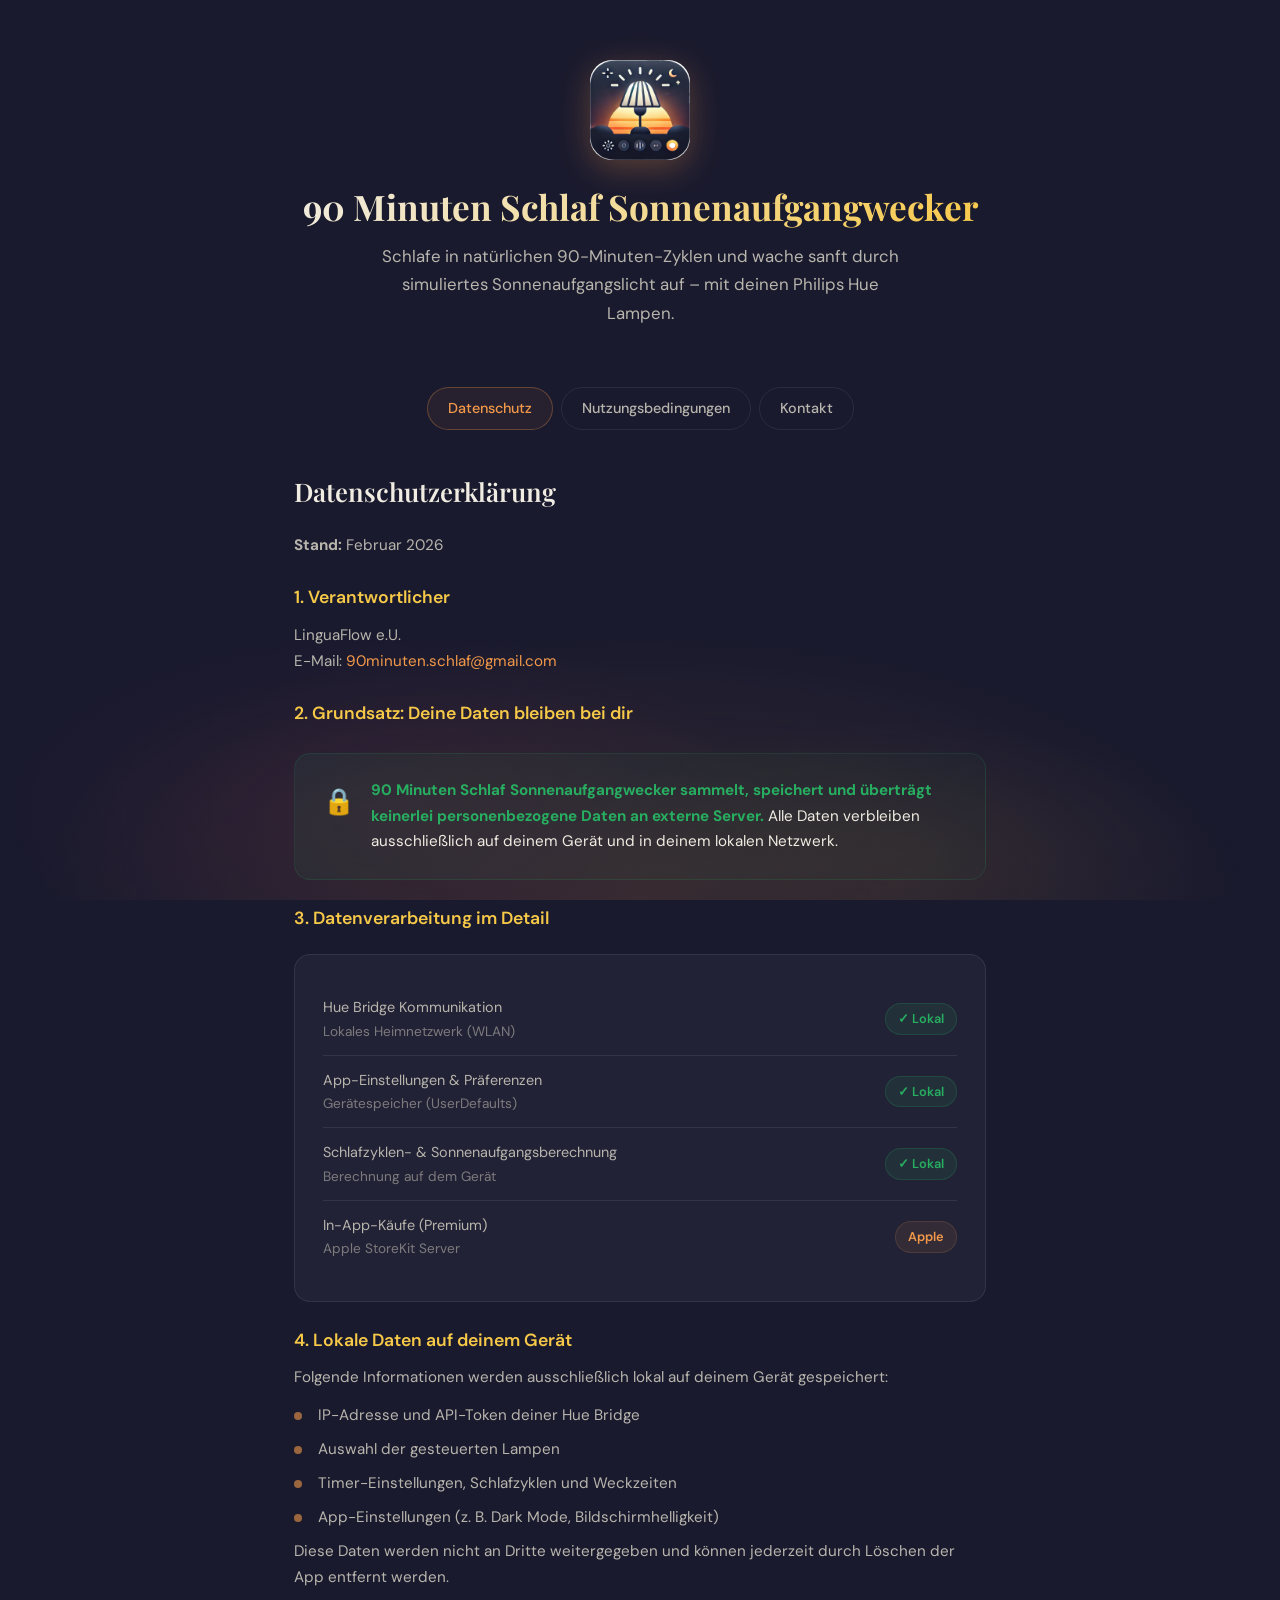
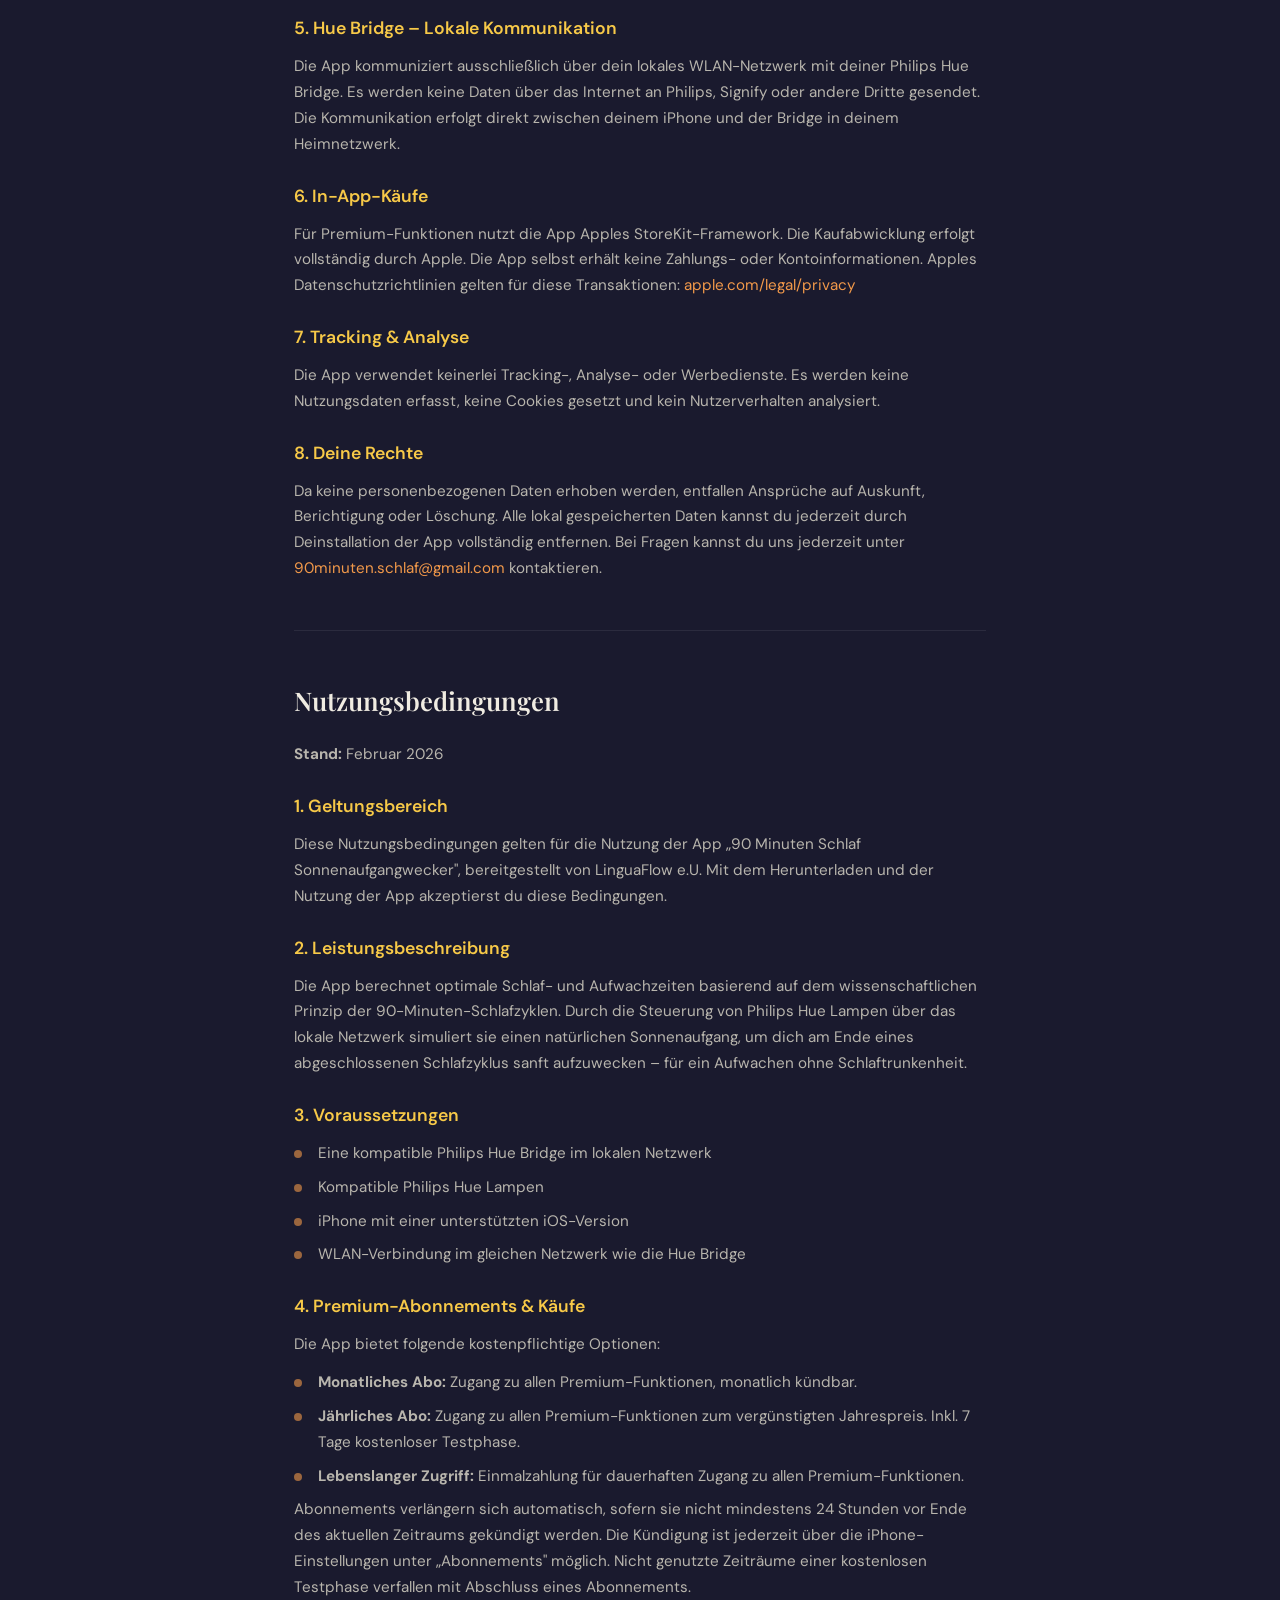
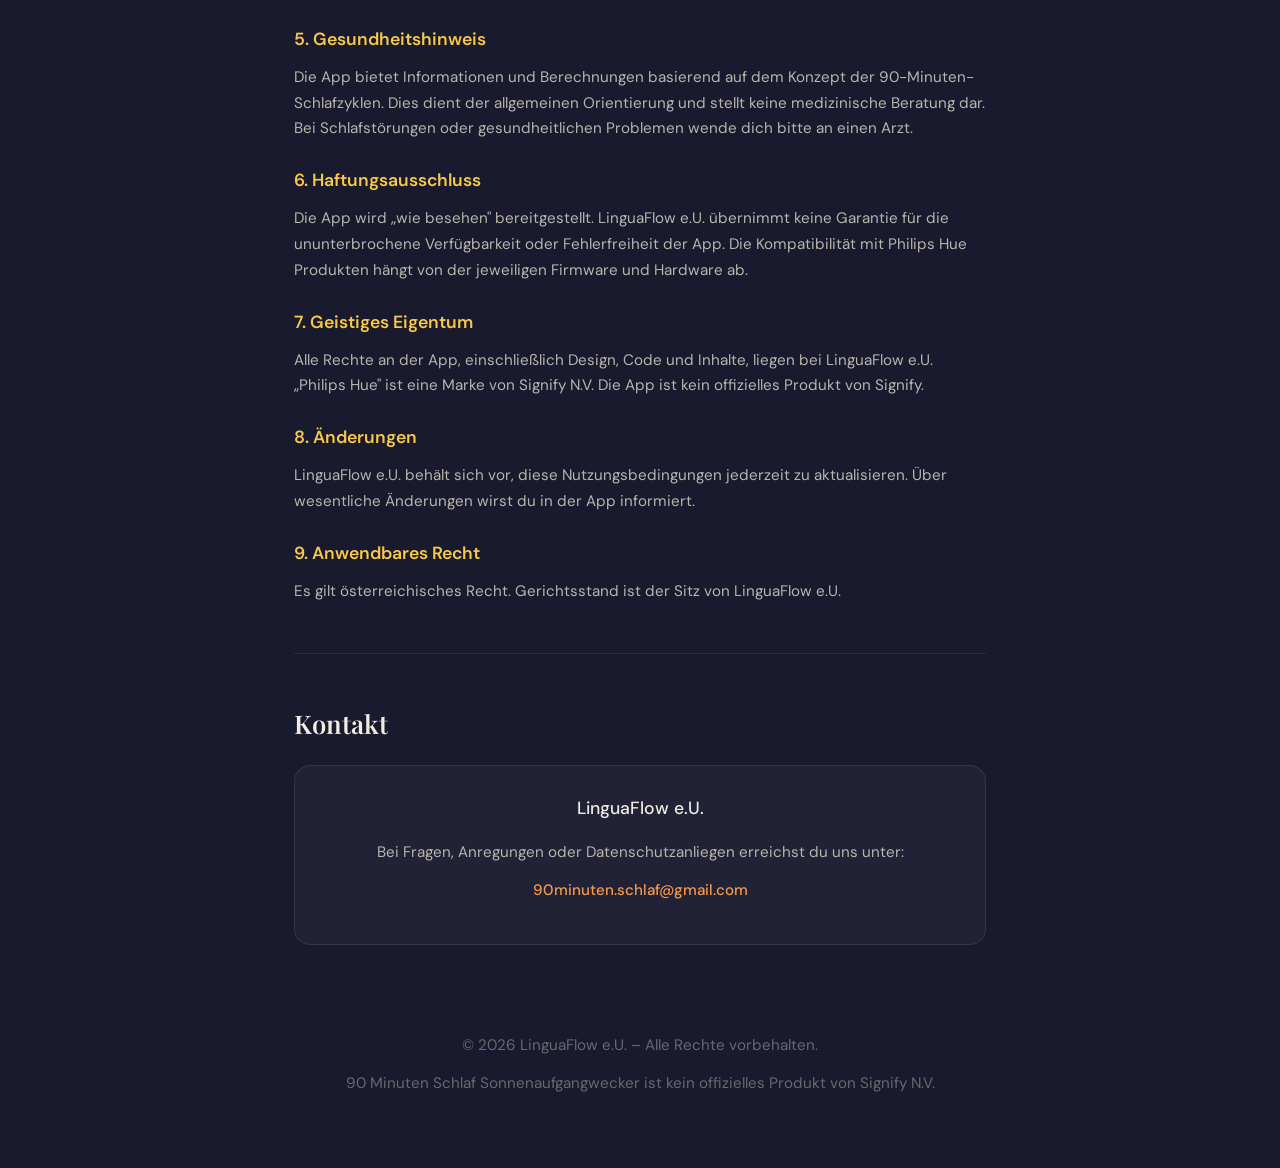
==== index.html @ 30d2de16 "Add files via upload" ====
<!DOCTYPE html>
<html lang="de">
<head>
    <meta charset="UTF-8">
    <meta name="viewport" content="width=device-width, initial-scale=1.0">
    <title>90 Minuten Schlaf Sonnenaufgangwecker – Datenschutz & Nutzungsbedingungen</title>
    <link href="https://fonts.googleapis.com/css2?family=DM+Sans:wght@400;500;700&family=Playfair+Display:wght@600;700&display=swap" rel="stylesheet">
    <style>
        :root {
            --sunrise-1: #1a1a2e;
            --sunrise-2: #16213e;
            --sunrise-3: #0f3460;
            --accent-warm: #f2994a;
            --accent-gold: #f7c948;
            --accent-rose: #e74c6f;
            --text-primary: #f0ece2;
            --text-secondary: #b8b5ad;
            --card-bg: rgba(255, 255, 255, 0.04);
            --card-border: rgba(255, 255, 255, 0.08);
            --green-check: #27ae60;
        }

        * { margin: 0; padding: 0; box-sizing: border-box; }

        body {
            font-family: 'DM Sans', sans-serif;
            background: var(--sunrise-1);
            color: var(--text-primary);
            line-height: 1.7;
            overflow-x: hidden;
        }

        .bg-glow {
            position: fixed; top: 0; left: 0; width: 100%; height: 100%;
            pointer-events: none; z-index: 0;
            background: 
                radial-gradient(ellipse 80% 50% at 50% 100%, rgba(242, 153, 74, 0.12) 0%, transparent 60%),
                radial-gradient(ellipse 60% 40% at 30% 90%, rgba(231, 76, 111, 0.08) 0%, transparent 50%),
                radial-gradient(ellipse 50% 30% at 70% 95%, rgba(247, 201, 72, 0.06) 0%, transparent 50%);
        }

        .container { max-width: 740px; margin: 0 auto; padding: 0 24px; position: relative; z-index: 1; }

        header { padding: 60px 0 40px; text-align: center; }

        .app-icon {
            width: 100px; height: 100px; border-radius: 22px; overflow: hidden;
            margin: 0 auto 24px;
            box-shadow: 0 8px 32px rgba(242, 153, 74, 0.3);
        }
        .app-icon img { width: 100%; height: 100%; object-fit: cover; }

        header h1 {
            font-family: 'Playfair Display', serif; font-size: 2.2rem; font-weight: 700;
            background: linear-gradient(135deg, var(--text-primary), var(--accent-gold));
            -webkit-background-clip: text; -webkit-text-fill-color: transparent; background-clip: text;
            margin-bottom: 12px; line-height: 1.3;
        }

        header .tagline { color: var(--text-secondary); font-size: 1.05rem; max-width: 520px; margin: 0 auto; }

        nav { display: flex; justify-content: center; gap: 8px; padding: 20px 0 40px; flex-wrap: wrap; }
        nav a {
            color: var(--text-secondary); text-decoration: none; padding: 8px 20px;
            border-radius: 100px; border: 1px solid var(--card-border);
            font-size: 0.9rem; font-weight: 500; transition: all 0.3s ease;
        }
        nav a:hover, nav a.active {
            color: var(--accent-warm); border-color: rgba(242, 153, 74, 0.3);
            background: rgba(242, 153, 74, 0.06);
        }

        section { margin-bottom: 48px; }
        section h2 { font-family: 'Playfair Display', serif; font-size: 1.6rem; font-weight: 600; margin-bottom: 20px; color: var(--text-primary); }
        section h3 { font-size: 1.1rem; font-weight: 600; margin: 24px 0 10px; color: var(--accent-gold); }
        p, li { color: var(--text-secondary); font-size: 0.95rem; margin-bottom: 12px; }

        ul { list-style: none; padding: 0; }
        ul li { padding-left: 24px; position: relative; margin-bottom: 8px; }
        ul li::before {
            content: ''; position: absolute; left: 0; top: 9px;
            width: 8px; height: 8px; border-radius: 50%; background: var(--accent-warm); opacity: 0.6;
        }

        .privacy-card { background: var(--card-bg); border: 1px solid var(--card-border); border-radius: 16px; padding: 28px; margin: 20px 0; }
        .privacy-row { display: flex; align-items: center; justify-content: space-between; padding: 12px 0; border-bottom: 1px solid var(--card-border); }
        .privacy-row:last-child { border-bottom: none; }
        .privacy-row .label { color: var(--text-secondary); font-size: 0.9rem; }
        .privacy-row .target { color: var(--text-secondary); font-size: 0.85rem; opacity: 0.6; }

        .badge-local {
            display: inline-flex; align-items: center; gap: 6px;
            background: rgba(39, 174, 96, 0.1); color: var(--green-check);
            font-size: 0.8rem; font-weight: 600; padding: 4px 12px;
            border-radius: 100px; border: 1px solid rgba(39, 174, 96, 0.2); white-space: nowrap;
        }
        .badge-apple {
            display: inline-flex; align-items: center; gap: 6px;
            background: rgba(242, 153, 74, 0.08); color: var(--accent-warm);
            font-size: 0.8rem; font-weight: 600; padding: 4px 12px;
            border-radius: 100px; border: 1px solid rgba(242, 153, 74, 0.15); white-space: nowrap;
        }

        .highlight-box {
            background: linear-gradient(135deg, rgba(39, 174, 96, 0.08), rgba(39, 174, 96, 0.02));
            border: 1px solid rgba(39, 174, 96, 0.15); border-radius: 16px;
            padding: 24px 28px; margin: 24px 0; display: flex; gap: 16px; align-items: flex-start;
        }
        .highlight-box .icon { font-size: 1.6rem; flex-shrink: 0; margin-top: 2px; }
        .highlight-box p { margin: 0; color: var(--text-primary); font-size: 0.95rem; }
        .highlight-box p strong { color: var(--green-check); }

        .contact-card { background: var(--card-bg); border: 1px solid var(--card-border); border-radius: 16px; padding: 28px; text-align: center; }
        .contact-card a { color: var(--accent-warm); text-decoration: none; font-weight: 500; }
        .contact-card a:hover { text-decoration: underline; }

        .divider { height: 1px; background: var(--card-border); margin: 48px 0; }

        footer { text-align: center; padding: 40px 0 60px; color: var(--text-secondary); font-size: 0.82rem; opacity: 0.5; }

        a { color: var(--accent-warm); text-decoration: none; }
        a:hover { text-decoration: underline; }

        @media (max-width: 600px) {
            header h1 { font-size: 1.7rem; }
            section h2 { font-size: 1.3rem; }
            .privacy-row { flex-direction: column; align-items: flex-start; gap: 6px; }
            .highlight-box { flex-direction: column; gap: 8px; }
        }
    </style>
</head>
<body>

<div class="bg-glow"></div>

<div class="container">

    <header>
        <div class="app-icon">
            <img src="appstore.png" alt="90 Minuten Schlaf Sonnenaufgangwecker App Icon">
        </div>
        <h1>90 Minuten Schlaf Sonnenaufgangwecker</h1>
        <p class="tagline">Schlafe in natürlichen 90-Minuten-Zyklen und wache sanft durch simuliertes Sonnenaufgangslicht auf – mit deinen Philips Hue Lampen.</p>
    </header>

    <nav>
        <a href="#datenschutz" class="active">Datenschutz</a>
        <a href="#nutzungsbedingungen">Nutzungsbedingungen</a>
        <a href="#kontakt">Kontakt</a>
    </nav>

    <section id="datenschutz">
        <h2>Datenschutzerklärung</h2>
        <p><strong>Stand:</strong> Februar 2026</p>

        <h3>1. Verantwortlicher</h3>
        <p>LinguaFlow e.U.<br>E-Mail: <a href="mailto:90minuten.schlaf@gmail.com">90minuten.schlaf@gmail.com</a></p>

        <h3>2. Grundsatz: Deine Daten bleiben bei dir</h3>
        <div class="highlight-box">
            <span class="icon">🔒</span>
            <p><strong>90 Minuten Schlaf Sonnenaufgangwecker sammelt, speichert und überträgt keinerlei personenbezogene Daten an externe Server.</strong> Alle Daten verbleiben ausschließlich auf deinem Gerät und in deinem lokalen Netzwerk.</p>
        </div>

        <h3>3. Datenverarbeitung im Detail</h3>
        <div class="privacy-card">
            <div class="privacy-row">
                <div>
                    <div class="label">Hue Bridge Kommunikation</div>
                    <div class="target">Lokales Heimnetzwerk (WLAN)</div>
                </div>
                <span class="badge-local">✓ Lokal</span>
            </div>
            <div class="privacy-row">
                <div>
                    <div class="label">App-Einstellungen & Präferenzen</div>
                    <div class="target">Gerätespeicher (UserDefaults)</div>
                </div>
                <span class="badge-local">✓ Lokal</span>
            </div>
            <div class="privacy-row">
                <div>
                    <div class="label">Schlafzyklen- & Sonnenaufgangsberechnung</div>
                    <div class="target">Berechnung auf dem Gerät</div>
                </div>
                <span class="badge-local">✓ Lokal</span>
            </div>
            <div class="privacy-row">
                <div>
                    <div class="label">In-App-Käufe (Premium)</div>
                    <div class="target">Apple StoreKit Server</div>
                </div>
                <span class="badge-apple">Apple</span>
            </div>
        </div>

        <h3>4. Lokale Daten auf deinem Gerät</h3>
        <p>Folgende Informationen werden ausschließlich lokal auf deinem Gerät gespeichert:</p>
        <ul>
            <li>IP-Adresse und API-Token deiner Hue Bridge</li>
            <li>Auswahl der gesteuerten Lampen</li>
            <li>Timer-Einstellungen, Schlafzyklen und Weckzeiten</li>
            <li>App-Einstellungen (z.&nbsp;B. Dark Mode, Bildschirmhelligkeit)</li>
        </ul>
        <p>Diese Daten werden nicht an Dritte weitergegeben und können jederzeit durch Löschen der App entfernt werden.</p>

        <h3>5. Hue Bridge – Lokale Kommunikation</h3>
        <p>Die App kommuniziert ausschließlich über dein lokales WLAN-Netzwerk mit deiner Philips Hue Bridge. Es werden keine Daten über das Internet an Philips, Signify oder andere Dritte gesendet. Die Kommunikation erfolgt direkt zwischen deinem iPhone und der Bridge in deinem Heimnetzwerk.</p>

        <h3>6. In-App-Käufe</h3>
        <p>Für Premium-Funktionen nutzt die App Apples StoreKit-Framework. Die Kaufabwicklung erfolgt vollständig durch Apple. Die App selbst erhält keine Zahlungs- oder Kontoinformationen. Apples Datenschutzrichtlinien gelten für diese Transaktionen: <a href="https://www.apple.com/legal/privacy/" target="_blank" rel="noopener">apple.com/legal/privacy</a></p>

        <h3>7. Tracking & Analyse</h3>
        <p>Die App verwendet keinerlei Tracking-, Analyse- oder Werbedienste. Es werden keine Nutzungsdaten erfasst, keine Cookies gesetzt und kein Nutzerverhalten analysiert.</p>

        <h3>8. Deine Rechte</h3>
        <p>Da keine personenbezogenen Daten erhoben werden, entfallen Ansprüche auf Auskunft, Berichtigung oder Löschung. Alle lokal gespeicherten Daten kannst du jederzeit durch Deinstallation der App vollständig entfernen. Bei Fragen kannst du uns jederzeit unter <a href="mailto:90minuten.schlaf@gmail.com">90minuten.schlaf@gmail.com</a> kontaktieren.</p>
    </section>

    <div class="divider"></div>

    <section id="nutzungsbedingungen">
        <h2>Nutzungsbedingungen</h2>
        <p><strong>Stand:</strong> Februar 2026</p>

        <h3>1. Geltungsbereich</h3>
        <p>Diese Nutzungsbedingungen gelten für die Nutzung der App „90 Minuten Schlaf Sonnenaufgangwecker", bereitgestellt von LinguaFlow e.U. Mit dem Herunterladen und der Nutzung der App akzeptierst du diese Bedingungen.</p>

        <h3>2. Leistungsbeschreibung</h3>
        <p>Die App berechnet optimale Schlaf- und Aufwachzeiten basierend auf dem wissenschaftlichen Prinzip der 90-Minuten-Schlafzyklen. Durch die Steuerung von Philips Hue Lampen über das lokale Netzwerk simuliert sie einen natürlichen Sonnenaufgang, um dich am Ende eines abgeschlossenen Schlafzyklus sanft aufzuwecken – für ein Aufwachen ohne Schlaftrunkenheit.</p>

        <h3>3. Voraussetzungen</h3>
        <ul>
            <li>Eine kompatible Philips Hue Bridge im lokalen Netzwerk</li>
            <li>Kompatible Philips Hue Lampen</li>
            <li>iPhone mit einer unterstützten iOS-Version</li>
            <li>WLAN-Verbindung im gleichen Netzwerk wie die Hue Bridge</li>
        </ul>

        <h3>4. Premium-Abonnements & Käufe</h3>
        <p>Die App bietet folgende kostenpflichtige Optionen:</p>
        <ul>
            <li><strong>Monatliches Abo:</strong> Zugang zu allen Premium-Funktionen, monatlich kündbar.</li>
            <li><strong>Jährliches Abo:</strong> Zugang zu allen Premium-Funktionen zum vergünstigten Jahrespreis. Inkl. 7 Tage kostenloser Testphase.</li>
            <li><strong>Lebenslanger Zugriff:</strong> Einmalzahlung für dauerhaften Zugang zu allen Premium-Funktionen.</li>
        </ul>
        <p>Abonnements verlängern sich automatisch, sofern sie nicht mindestens 24 Stunden vor Ende des aktuellen Zeitraums gekündigt werden. Die Kündigung ist jederzeit über die iPhone-Einstellungen unter „Abonnements" möglich. Nicht genutzte Zeiträume einer kostenlosen Testphase verfallen mit Abschluss eines Abonnements.</p>

        <h3>5. Gesundheitshinweis</h3>
        <p>Die App bietet Informationen und Berechnungen basierend auf dem Konzept der 90-Minuten-Schlafzyklen. Dies dient der allgemeinen Orientierung und stellt keine medizinische Beratung dar. Bei Schlafstörungen oder gesundheitlichen Problemen wende dich bitte an einen Arzt.</p>

        <h3>6. Haftungsausschluss</h3>
        <p>Die App wird „wie besehen" bereitgestellt. LinguaFlow e.U. übernimmt keine Garantie für die ununterbrochene Verfügbarkeit oder Fehlerfreiheit der App. Die Kompatibilität mit Philips Hue Produkten hängt von der jeweiligen Firmware und Hardware ab.</p>

        <h3>7. Geistiges Eigentum</h3>
        <p>Alle Rechte an der App, einschließlich Design, Code und Inhalte, liegen bei LinguaFlow e.U. „Philips Hue" ist eine Marke von Signify N.V. Die App ist kein offizielles Produkt von Signify.</p>

        <h3>8. Änderungen</h3>
        <p>LinguaFlow e.U. behält sich vor, diese Nutzungsbedingungen jederzeit zu aktualisieren. Über wesentliche Änderungen wirst du in der App informiert.</p>

        <h3>9. Anwendbares Recht</h3>
        <p>Es gilt österreichisches Recht. Gerichtsstand ist der Sitz von LinguaFlow e.U.</p>
    </section>

    <div class="divider"></div>

    <section id="kontakt">
        <h2>Kontakt</h2>
        <div class="contact-card">
            <p style="font-size: 1.1rem; margin-bottom: 16px; color: var(--text-primary); font-weight: 500;">LinguaFlow e.U.</p>
            <p>Bei Fragen, Anregungen oder Datenschutzanliegen erreichst du uns unter:</p>
            <p style="margin-top: 12px;"><a href="mailto:90minuten.schlaf@gmail.com">90minuten.schlaf@gmail.com</a></p>
        </div>
    </section>

    <footer>
        <p>© 2026 LinguaFlow e.U. – Alle Rechte vorbehalten.</p>
        <p style="margin-top: 4px;">90 Minuten Schlaf Sonnenaufgangwecker ist kein offizielles Produkt von Signify N.V.</p>
    </footer>

</div>

</body>
</html>
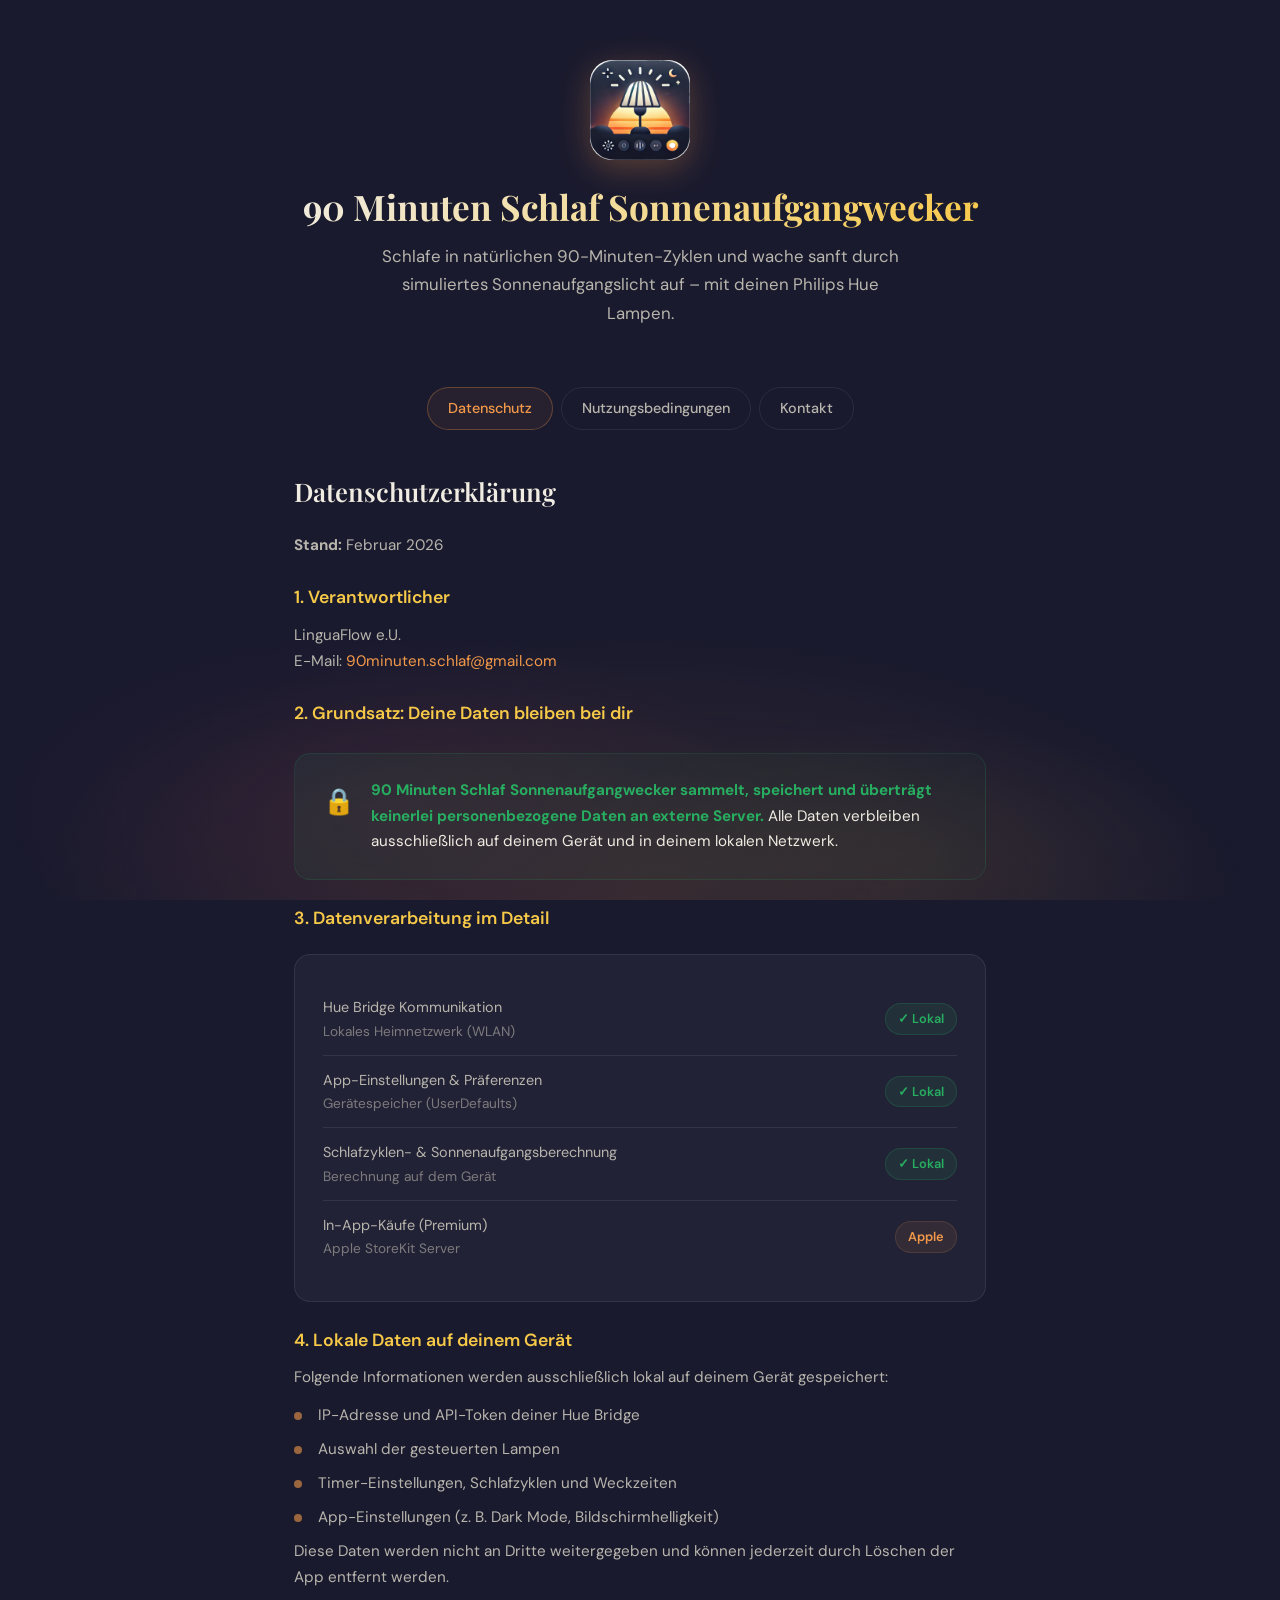
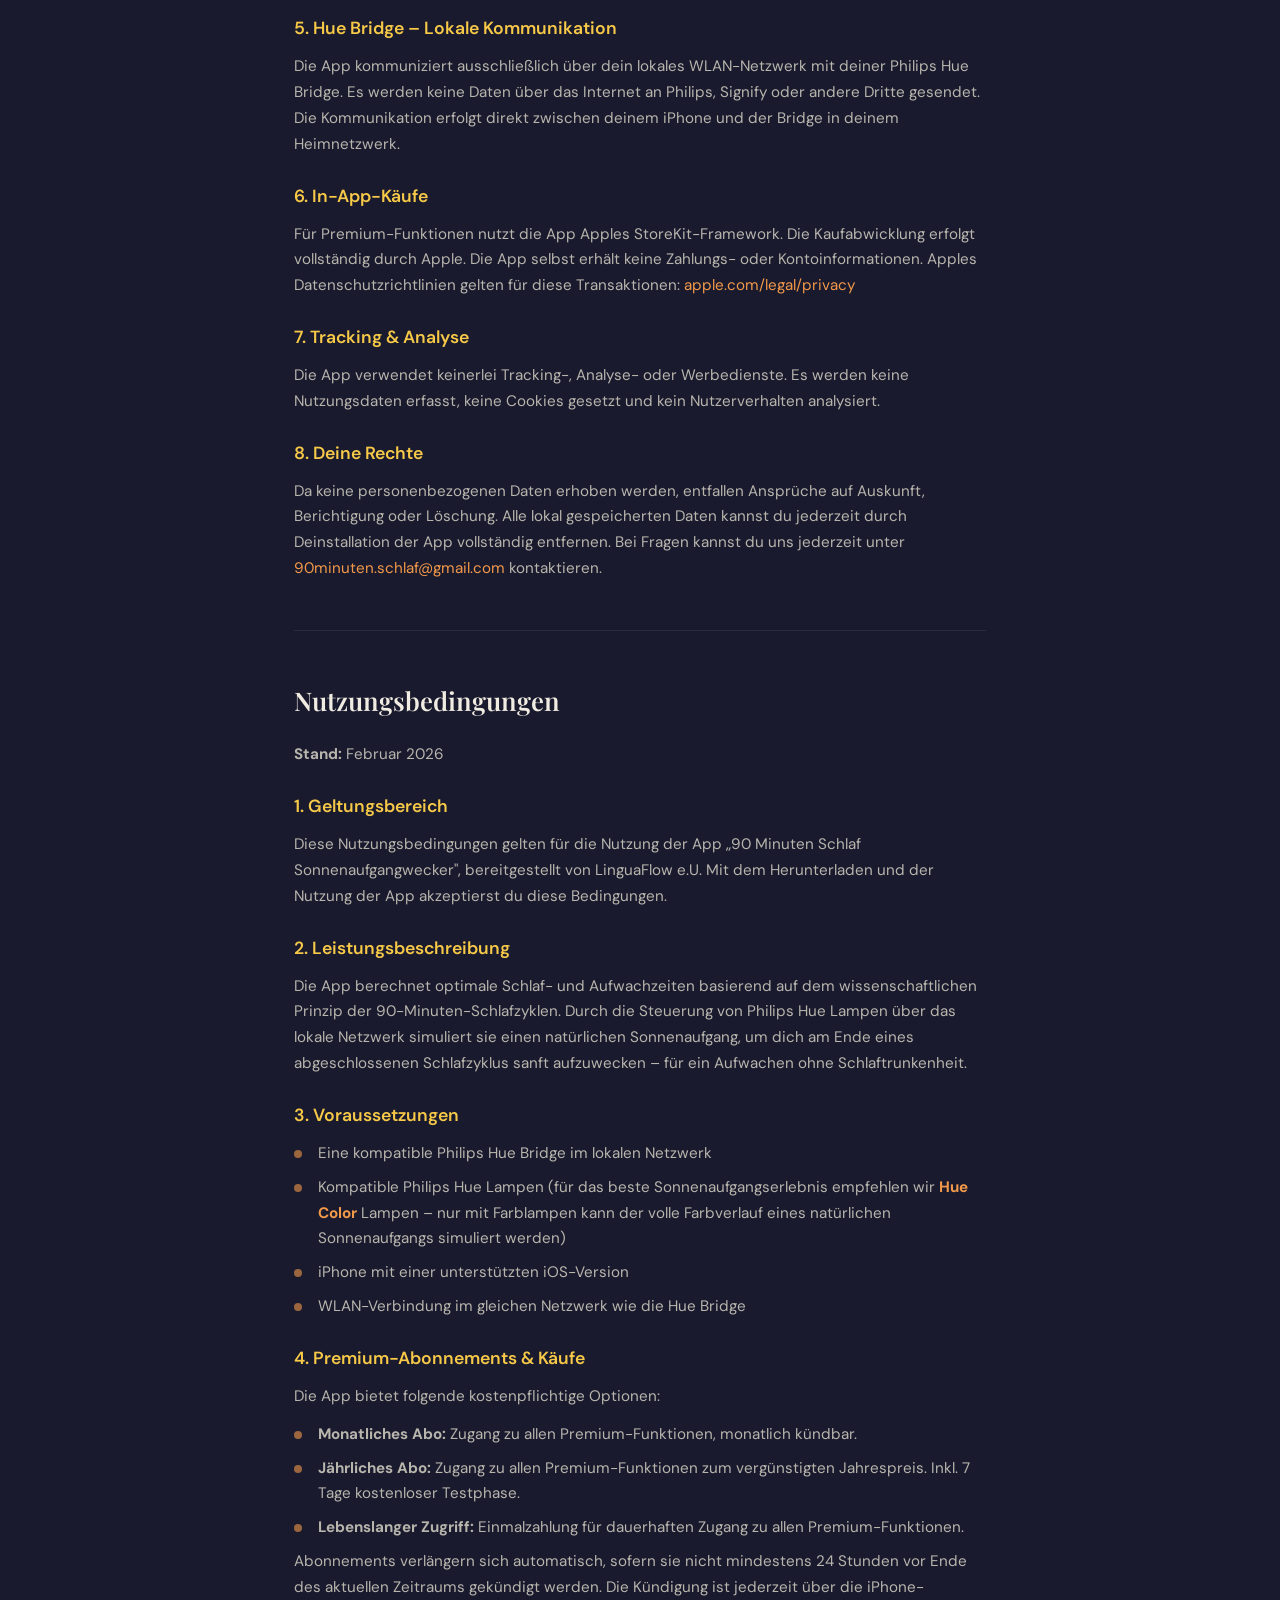
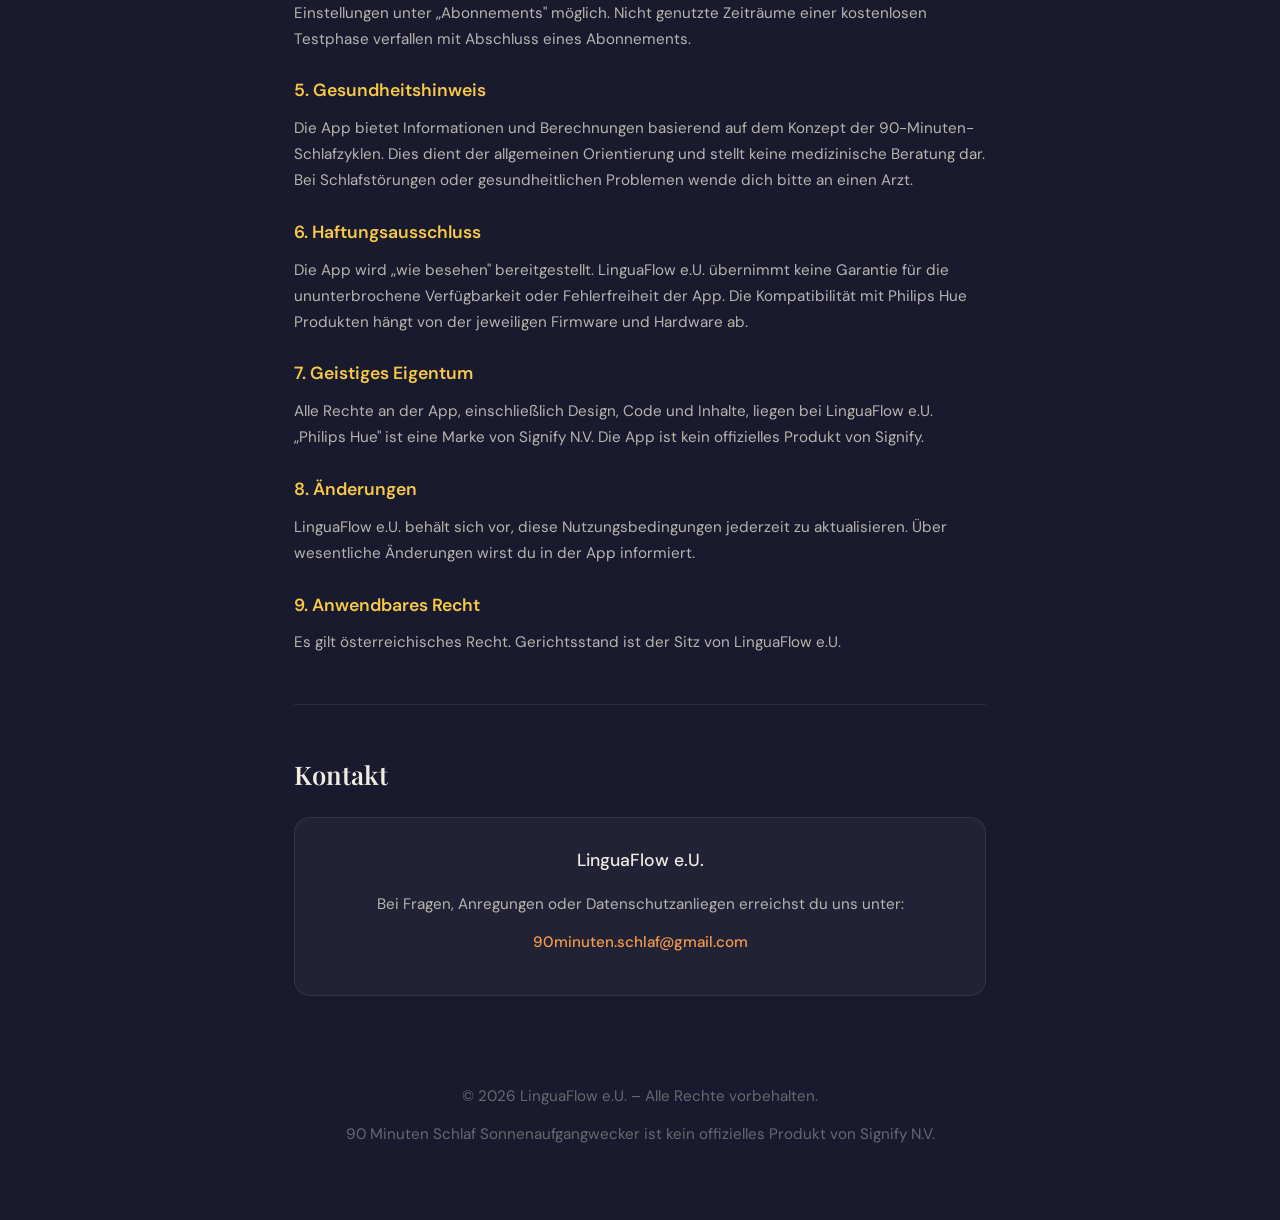
==== commit 7b68f478: "Add files via upload" ====
--- a/index.html
+++ b/index.html
@@ -232,7 +232,7 @@
         <h3>3. Voraussetzungen</h3>
         <ul>
             <li>Eine kompatible Philips Hue Bridge im lokalen Netzwerk</li>
-            <li>Kompatible Philips Hue Lampen</li>
+            <li>Kompatible Philips Hue Lampen (für das beste Sonnenaufgangserlebnis empfehlen wir <strong style="color: var(--accent-warm);">Hue Color</strong> Lampen – nur mit Farblampen kann der volle Farbverlauf eines natürlichen Sonnenaufgangs simuliert werden)</li>
             <li>iPhone mit einer unterstützten iOS-Version</li>
             <li>WLAN-Verbindung im gleichen Netzwerk wie die Hue Bridge</li>
         </ul>
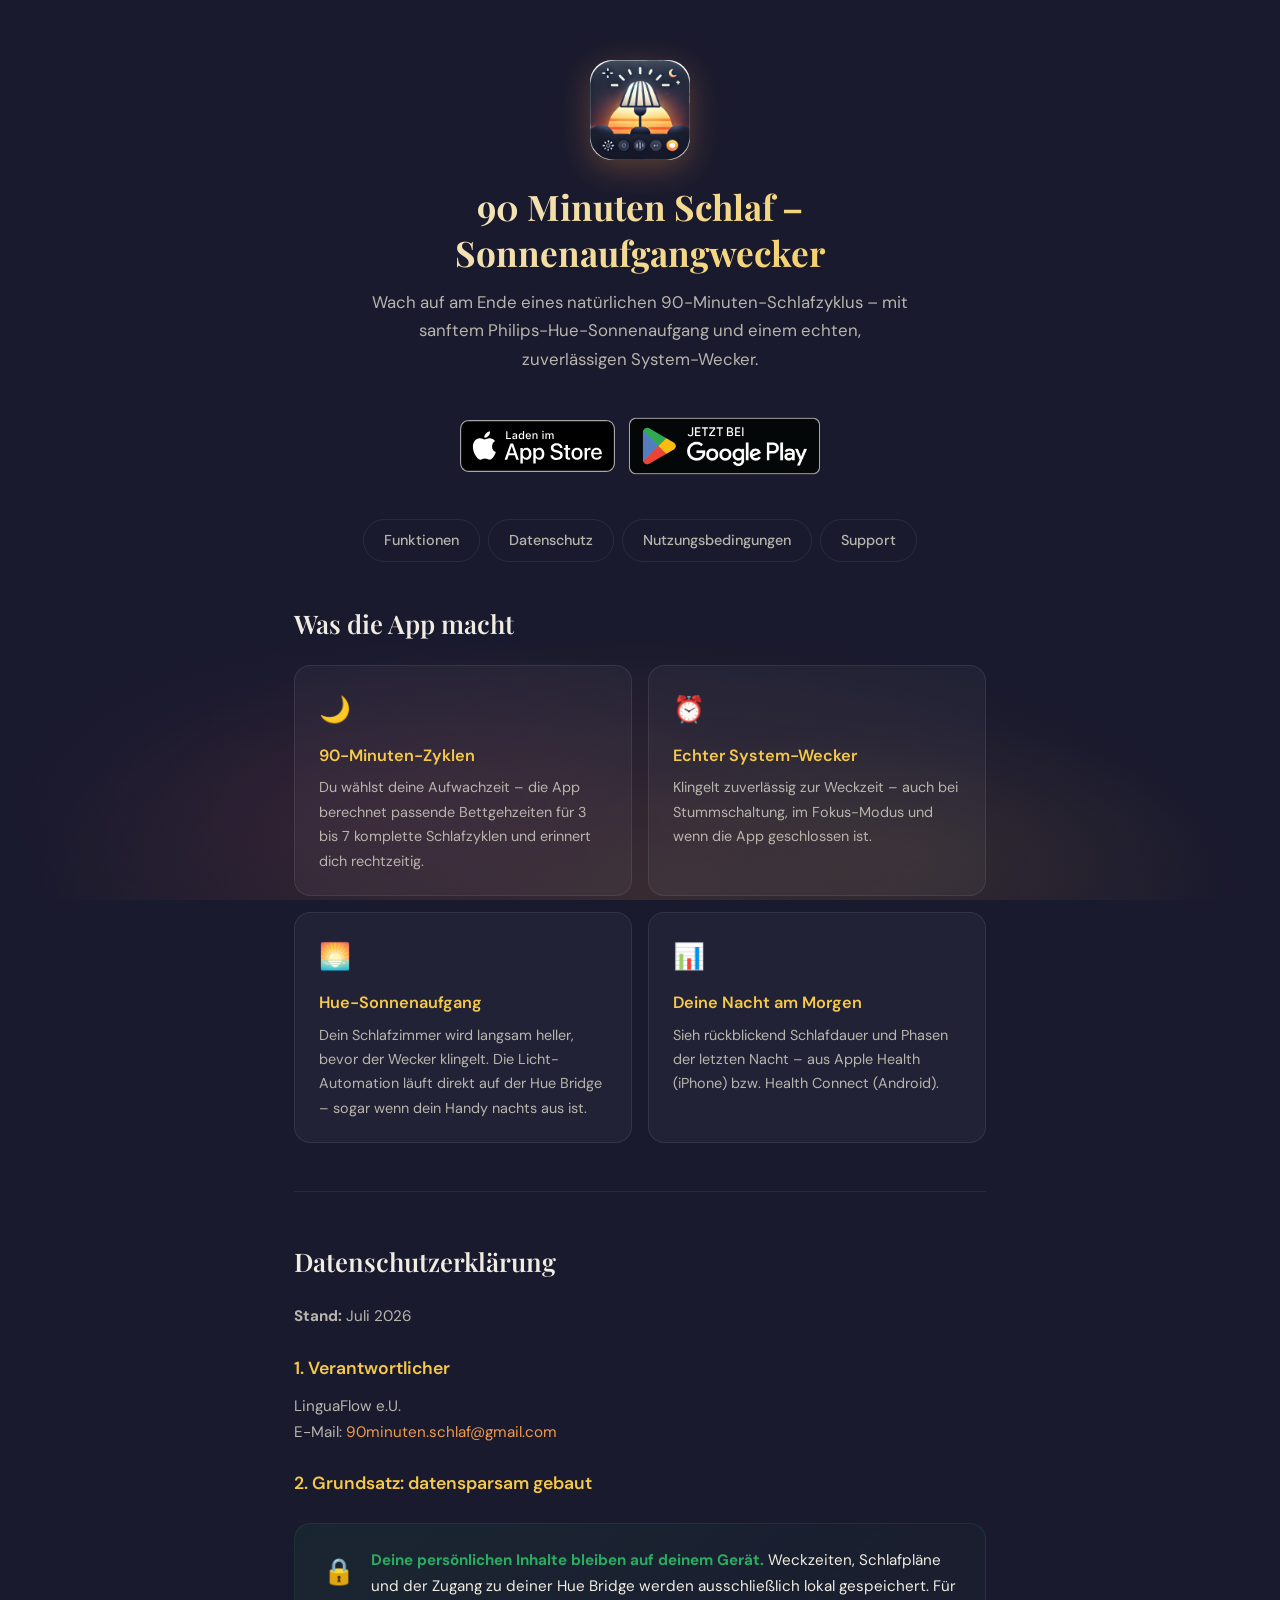
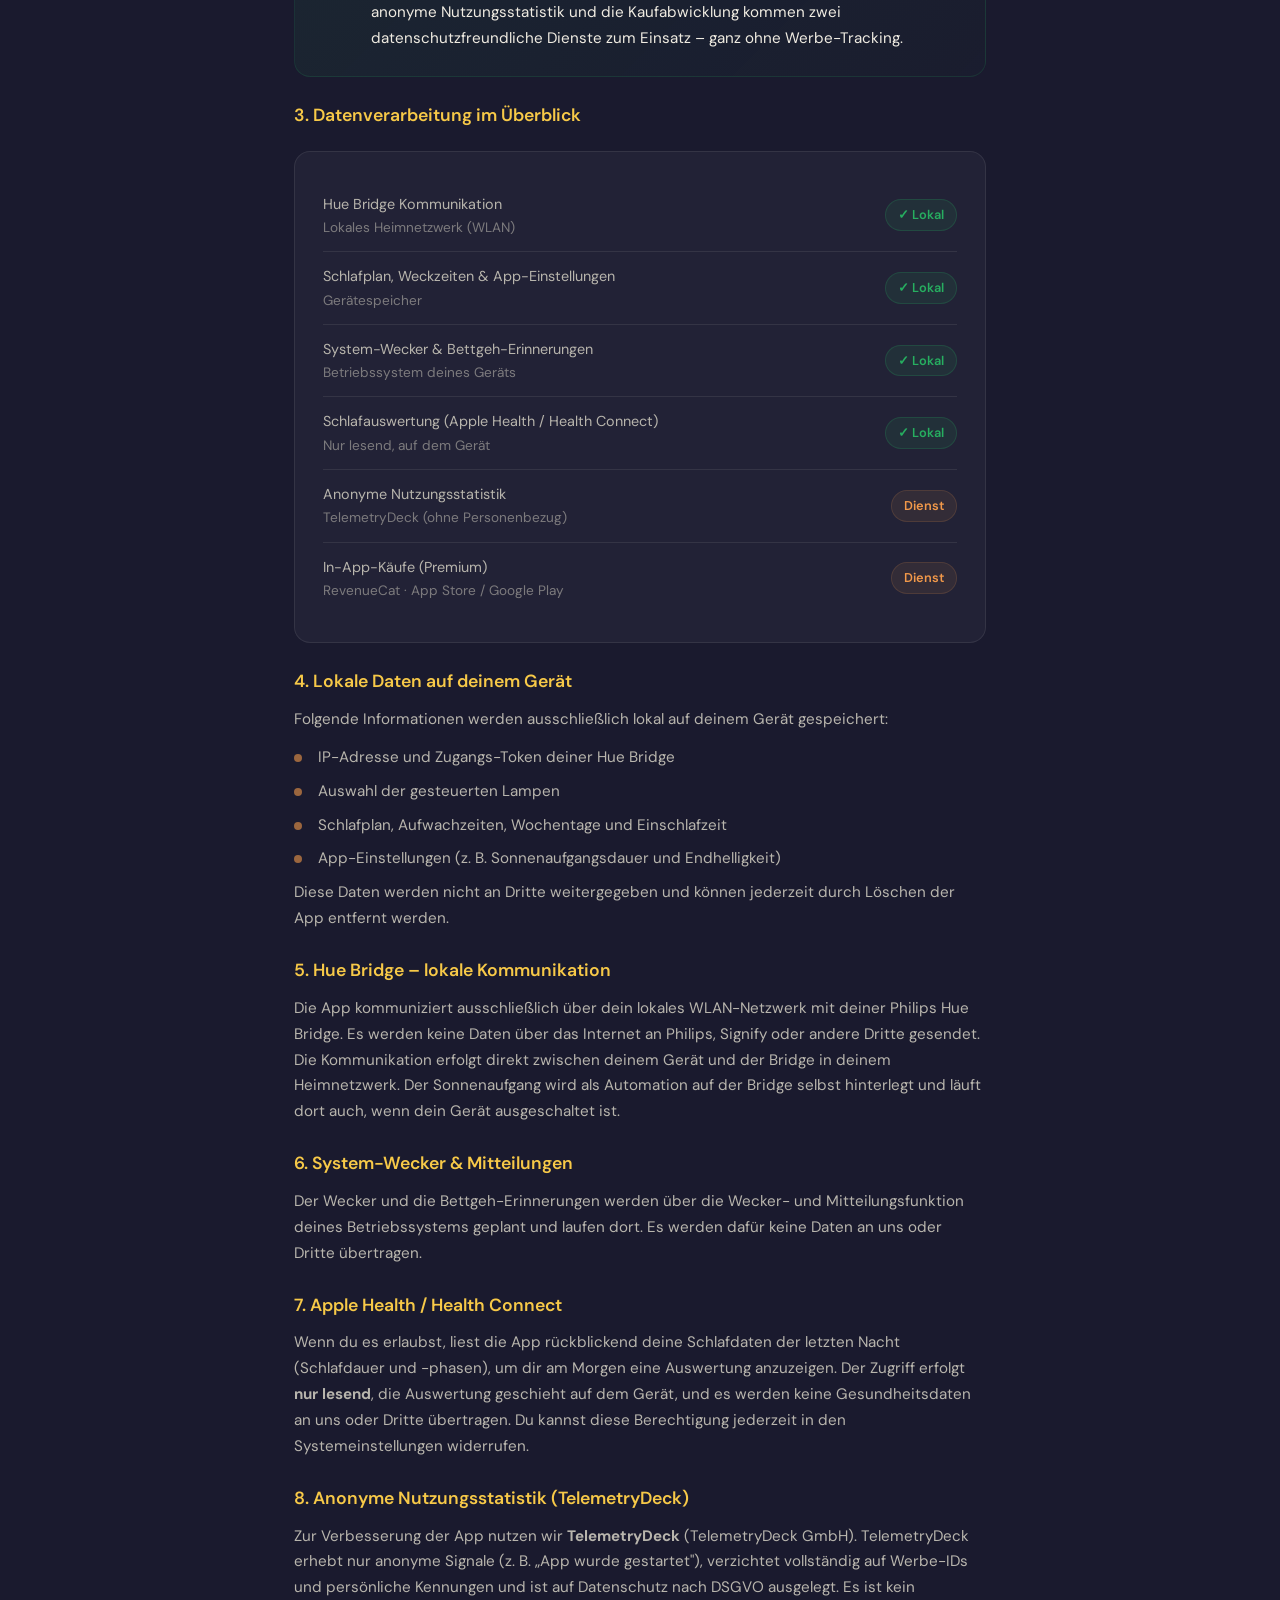
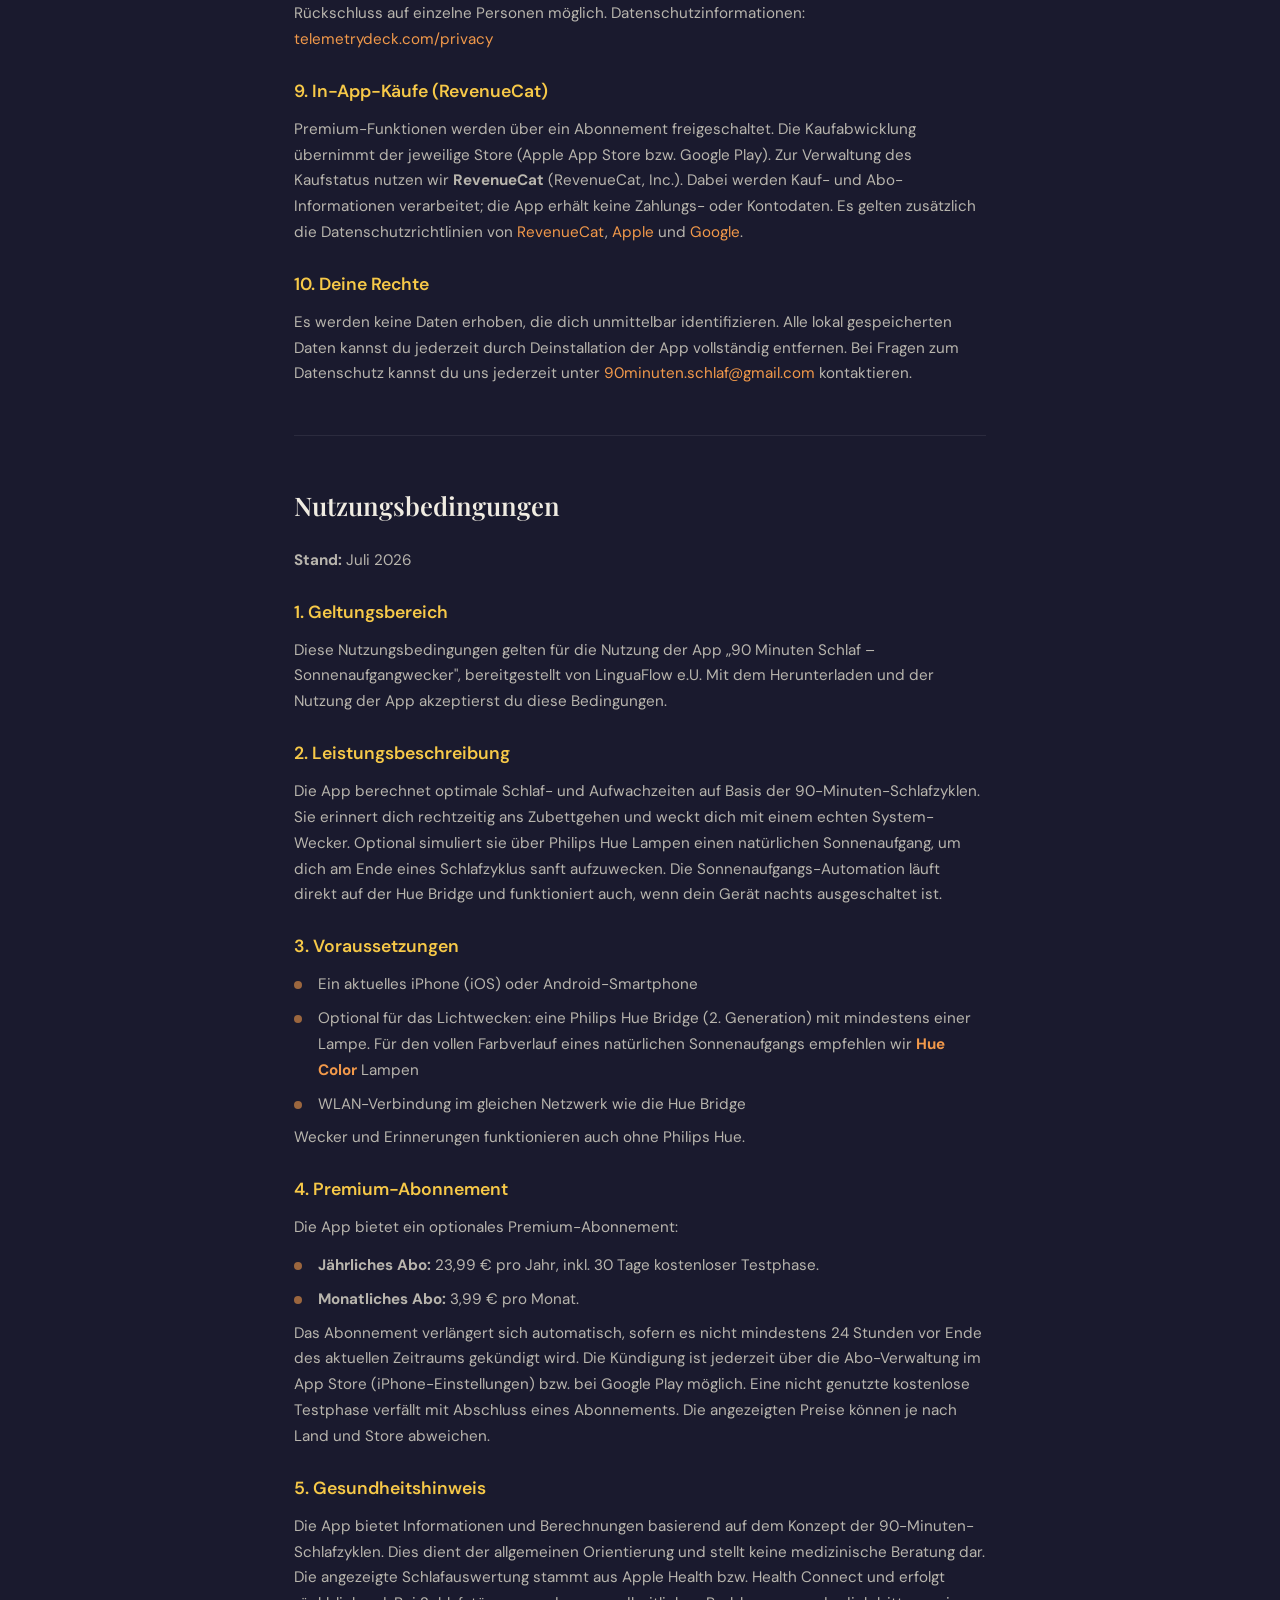
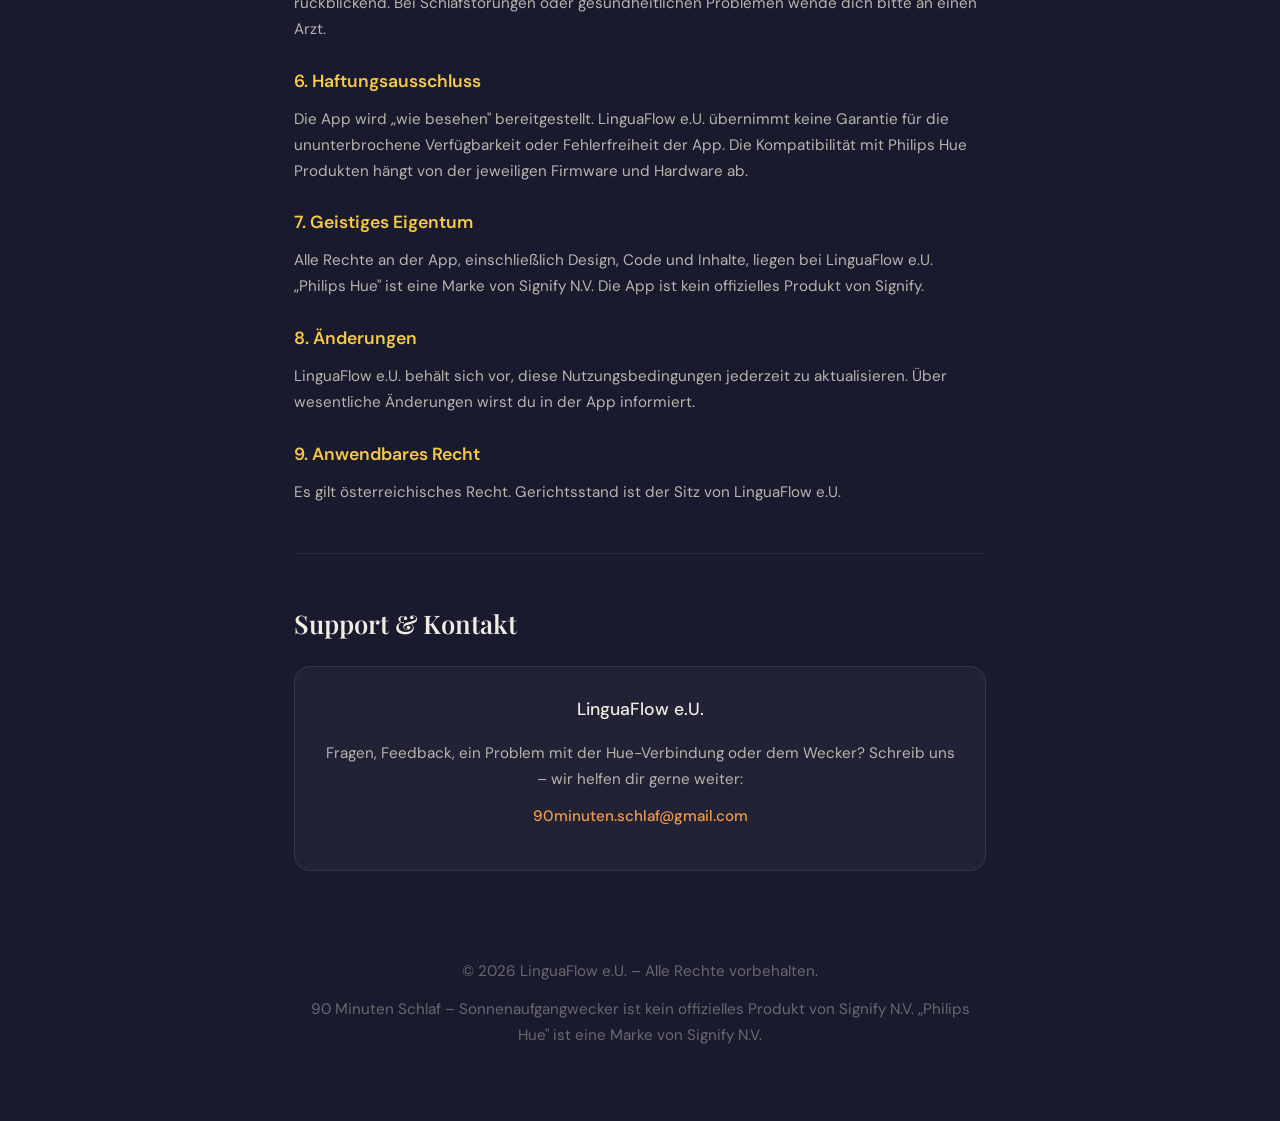
==== commit f3fe27e4: "Homepage an aktuellen App-Stand angepasst: Download-Buttons + Support/Datenschutz - Download-Buttons" ====
--- a/index.html
+++ b/index.html
@@ -3,7 +3,8 @@
 <head>
     <meta charset="UTF-8">
     <meta name="viewport" content="width=device-width, initial-scale=1.0">
-    <title>90 Minuten Schlaf Sonnenaufgangwecker – Datenschutz & Nutzungsbedingungen</title>
+    <title>90 Minuten Schlaf – Sonnenaufgangwecker mit Philips Hue</title>
+    <meta name="description" content="Wach auf am Ende eines 90-Minuten-Schlafzyklus – mit sanftem Philips-Hue-Sonnenaufgang und einem echten, zuverlässigen System-Wecker. Für iPhone und Android.">
     <link href="https://fonts.googleapis.com/css2?family=DM+Sans:wght@400;500;700&family=Playfair+Display:wght@600;700&display=swap" rel="stylesheet">
     <style>
         :root {
@@ -33,7 +34,7 @@
         .bg-glow {
             position: fixed; top: 0; left: 0; width: 100%; height: 100%;
             pointer-events: none; z-index: 0;
-            background: 
+            background:
                 radial-gradient(ellipse 80% 50% at 50% 100%, rgba(242, 153, 74, 0.12) 0%, transparent 60%),
                 radial-gradient(ellipse 60% 40% at 30% 90%, rgba(231, 76, 111, 0.08) 0%, transparent 50%),
                 radial-gradient(ellipse 50% 30% at 70% 95%, rgba(247, 201, 72, 0.06) 0%, transparent 50%);
@@ -41,7 +42,7 @@
 
         .container { max-width: 740px; margin: 0 auto; padding: 0 24px; position: relative; z-index: 1; }
 
-        header { padding: 60px 0 40px; text-align: center; }
+        header { padding: 60px 0 24px; text-align: center; }
 
         .app-icon {
             width: 100px; height: 100px; border-radius: 22px; overflow: hidden;
@@ -57,9 +58,23 @@
             margin-bottom: 12px; line-height: 1.3;
         }
 
-        header .tagline { color: var(--text-secondary); font-size: 1.05rem; max-width: 520px; margin: 0 auto; }
-
-        nav { display: flex; justify-content: center; gap: 8px; padding: 20px 0 40px; flex-wrap: wrap; }
+        header .tagline { color: var(--text-secondary); font-size: 1.05rem; max-width: 540px; margin: 0 auto; }
+
+        /* --- Download-Bereich / Download section --- */
+        .download { text-align: center; padding: 8px 0 12px; }
+        .store-badges {
+            display: flex; justify-content: center; align-items: center;
+            gap: 14px; flex-wrap: wrap; margin-top: 4px;
+        }
+        .store-badges a { display: inline-flex; transition: transform 0.25s ease; }
+        .store-badges a:hover { transform: translateY(-2px); text-decoration: none; }
+        .store-badges img { display: block; }
+        /* Apple-SVG ist randlos, Google-PNG hat eingebautes Padding → Google größer skalieren,
+           damit beide Badges optisch gleich hoch wirken. */
+        .badge-ios { height: 52px; }
+        .badge-android { height: 74px; }
+
+        nav { display: flex; justify-content: center; gap: 8px; padding: 24px 0 40px; flex-wrap: wrap; }
         nav a {
             color: var(--text-secondary); text-decoration: none; padding: 8px 20px;
             border-radius: 100px; border: 1px solid var(--card-border);
@@ -82,8 +97,15 @@
             width: 8px; height: 8px; border-radius: 50%; background: var(--accent-warm); opacity: 0.6;
         }
 
+        /* --- Funktionen / Features --- */
+        .features-grid { display: grid; grid-template-columns: repeat(2, 1fr); gap: 16px; }
+        .feature-card { background: var(--card-bg); border: 1px solid var(--card-border); border-radius: 16px; padding: 22px 24px; }
+        .feature-card .fi { font-size: 1.6rem; display: block; margin-bottom: 10px; }
+        .feature-card h3 { color: var(--accent-gold); font-size: 1.02rem; margin: 0 0 6px; }
+        .feature-card p { margin: 0; font-size: 0.9rem; }
+
         .privacy-card { background: var(--card-bg); border: 1px solid var(--card-border); border-radius: 16px; padding: 28px; margin: 20px 0; }
-        .privacy-row { display: flex; align-items: center; justify-content: space-between; padding: 12px 0; border-bottom: 1px solid var(--card-border); }
+        .privacy-row { display: flex; align-items: center; justify-content: space-between; padding: 12px 0; border-bottom: 1px solid var(--card-border); gap: 16px; }
         .privacy-row:last-child { border-bottom: none; }
         .privacy-row .label { color: var(--text-secondary); font-size: 0.9rem; }
         .privacy-row .target { color: var(--text-secondary); font-size: 0.85rem; opacity: 0.6; }
@@ -94,7 +116,7 @@
             font-size: 0.8rem; font-weight: 600; padding: 4px 12px;
             border-radius: 100px; border: 1px solid rgba(39, 174, 96, 0.2); white-space: nowrap;
         }
-        .badge-apple {
+        .badge-service {
             display: inline-flex; align-items: center; gap: 6px;
             background: rgba(242, 153, 74, 0.08); color: var(--accent-warm);
             font-size: 0.8rem; font-weight: 600; padding: 4px 12px;
@@ -124,6 +146,7 @@
         @media (max-width: 600px) {
             header h1 { font-size: 1.7rem; }
             section h2 { font-size: 1.3rem; }
+            .features-grid { grid-template-columns: 1fr; }
             .privacy-row { flex-direction: column; align-items: flex-start; gap: 6px; }
             .highlight-box { flex-direction: column; gap: 8px; }
         }
@@ -137,32 +160,75 @@
 
     <header>
         <div class="app-icon">
-            <img src="appstore.png" alt="90 Minuten Schlaf Sonnenaufgangwecker App Icon">
-        </div>
-        <h1>90 Minuten Schlaf Sonnenaufgangwecker</h1>
-        <p class="tagline">Schlafe in natürlichen 90-Minuten-Zyklen und wache sanft durch simuliertes Sonnenaufgangslicht auf – mit deinen Philips Hue Lampen.</p>
+            <img src="appstore.png" alt="90 Minuten Schlaf – Sonnenaufgangwecker App-Icon">
+        </div>
+        <h1>90 Minuten Schlaf – Sonnenaufgangwecker</h1>
+        <p class="tagline">Wach auf am Ende eines natürlichen 90-Minuten-Schlafzyklus – mit sanftem Philips-Hue-Sonnenaufgang und einem echten, zuverlässigen System-Wecker.</p>
     </header>
 
+    <!-- Download-Buttons / Download buttons -->
+    <div class="download">
+        <div class="store-badges">
+            <!-- TODO: 0000000000 durch die echte App-Store-ID ersetzen, sobald die iOS-App freigegeben ist. -->
+            <a href="https://apps.apple.com/app/id0000000000" aria-label="Im App Store laden" target="_blank" rel="noopener">
+                <img class="badge-ios" src="badge-appstore.svg" alt="Laden im App Store">
+            </a>
+            <!-- Google-Play-Link steht bereits (Paket-ID app.linguaflow.hueschlafzyklen); wird nach Veröffentlichung aktiv. -->
+            <a href="https://play.google.com/store/apps/details?id=app.linguaflow.hueschlafzyklen" aria-label="Bei Google Play laden" target="_blank" rel="noopener">
+                <img class="badge-android" src="badge-googleplay.png" alt="Jetzt bei Google Play">
+            </a>
+        </div>
+    </div>
+
     <nav>
-        <a href="#datenschutz" class="active">Datenschutz</a>
+        <a href="#funktionen">Funktionen</a>
+        <a href="#datenschutz">Datenschutz</a>
         <a href="#nutzungsbedingungen">Nutzungsbedingungen</a>
-        <a href="#kontakt">Kontakt</a>
+        <a href="#support">Support</a>
     </nav>
+
+    <section id="funktionen">
+        <h2>Was die App macht</h2>
+        <div class="features-grid">
+            <div class="feature-card">
+                <span class="fi">🌙</span>
+                <h3>90-Minuten-Zyklen</h3>
+                <p>Du wählst deine Aufwachzeit – die App berechnet passende Bettgehzeiten für 3 bis 7 komplette Schlafzyklen und erinnert dich rechtzeitig.</p>
+            </div>
+            <div class="feature-card">
+                <span class="fi">⏰</span>
+                <h3>Echter System-Wecker</h3>
+                <p>Klingelt zuverlässig zur Weckzeit – auch bei Stummschaltung, im Fokus-Modus und wenn die App geschlossen ist.</p>
+            </div>
+            <div class="feature-card">
+                <span class="fi">🌅</span>
+                <h3>Hue-Sonnenaufgang</h3>
+                <p>Dein Schlafzimmer wird langsam heller, bevor der Wecker klingelt. Die Licht-Automation läuft direkt auf der Hue Bridge – sogar wenn dein Handy nachts aus ist.</p>
+            </div>
+            <div class="feature-card">
+                <span class="fi">📊</span>
+                <h3>Deine Nacht am Morgen</h3>
+                <p>Sieh rückblickend Schlafdauer und Phasen der letzten Nacht – aus Apple Health (iPhone) bzw. Health Connect (Android).</p>
+            </div>
+        </div>
+    </section>
+
+    <div class="divider"></div>
 
     <section id="datenschutz">
         <h2>Datenschutzerklärung</h2>
-        <p><strong>Stand:</strong> Februar 2026</p>
+        <p><strong>Stand:</strong> Juli 2026</p>
 
         <h3>1. Verantwortlicher</h3>
         <p>LinguaFlow e.U.<br>E-Mail: <a href="mailto:90minuten.schlaf@gmail.com">90minuten.schlaf@gmail.com</a></p>
 
-        <h3>2. Grundsatz: Deine Daten bleiben bei dir</h3>
+        <h3>2. Grundsatz: datensparsam gebaut</h3>
         <div class="highlight-box">
             <span class="icon">🔒</span>
-            <p><strong>90 Minuten Schlaf Sonnenaufgangwecker sammelt, speichert und überträgt keinerlei personenbezogene Daten an externe Server.</strong> Alle Daten verbleiben ausschließlich auf deinem Gerät und in deinem lokalen Netzwerk.</p>
-        </div>
-
-        <h3>3. Datenverarbeitung im Detail</h3>
+            <p><strong>Deine persönlichen Inhalte bleiben auf deinem Gerät.</strong> Weckzeiten, Schlafpläne und der Zugang zu deiner Hue Bridge werden ausschließlich lokal gespeichert. Für anonyme Nutzungsstatistik und die Kaufabwicklung kommen zwei datenschutzfreundliche Dienste zum Einsatz – ganz ohne Werbe-Tracking.</p>
+        </div>
+
+        <h3>3. Datenverarbeitung im Überblick</h3>
         <div class="privacy-card">
             <div class="privacy-row">
                 <div>
@@ -173,81 +239,100 @@
             </div>
             <div class="privacy-row">
                 <div>
-                    <div class="label">App-Einstellungen & Präferenzen</div>
-                    <div class="target">Gerätespeicher (UserDefaults)</div>
+                    <div class="label">Schlafplan, Weckzeiten & App-Einstellungen</div>
+                    <div class="target">Gerätespeicher</div>
                 </div>
                 <span class="badge-local">✓ Lokal</span>
             </div>
             <div class="privacy-row">
                 <div>
-                    <div class="label">Schlafzyklen- & Sonnenaufgangsberechnung</div>
-                    <div class="target">Berechnung auf dem Gerät</div>
+                    <div class="label">System-Wecker & Bettgeh-Erinnerungen</div>
+                    <div class="target">Betriebssystem deines Geräts</div>
                 </div>
                 <span class="badge-local">✓ Lokal</span>
             </div>
             <div class="privacy-row">
                 <div>
+                    <div class="label">Schlafauswertung (Apple Health / Health Connect)</div>
+                    <div class="target">Nur lesend, auf dem Gerät</div>
+                </div>
+                <span class="badge-local">✓ Lokal</span>
+            </div>
+            <div class="privacy-row">
+                <div>
+                    <div class="label">Anonyme Nutzungsstatistik</div>
+                    <div class="target">TelemetryDeck (ohne Personenbezug)</div>
+                </div>
+                <span class="badge-service">Dienst</span>
+            </div>
+            <div class="privacy-row">
+                <div>
                     <div class="label">In-App-Käufe (Premium)</div>
-                    <div class="target">Apple StoreKit Server</div>
-                </div>
-                <span class="badge-apple">Apple</span>
+                    <div class="target">RevenueCat · App Store / Google Play</div>
+                </div>
+                <span class="badge-service">Dienst</span>
             </div>
         </div>
 
         <h3>4. Lokale Daten auf deinem Gerät</h3>
         <p>Folgende Informationen werden ausschließlich lokal auf deinem Gerät gespeichert:</p>
         <ul>
-            <li>IP-Adresse und API-Token deiner Hue Bridge</li>
+            <li>IP-Adresse und Zugangs-Token deiner Hue Bridge</li>
             <li>Auswahl der gesteuerten Lampen</li>
-            <li>Timer-Einstellungen, Schlafzyklen und Weckzeiten</li>
-            <li>App-Einstellungen (z.&nbsp;B. Dark Mode, Bildschirmhelligkeit)</li>
+            <li>Schlafplan, Aufwachzeiten, Wochentage und Einschlafzeit</li>
+            <li>App-Einstellungen (z.&nbsp;B. Sonnenaufgangsdauer und Endhelligkeit)</li>
         </ul>
         <p>Diese Daten werden nicht an Dritte weitergegeben und können jederzeit durch Löschen der App entfernt werden.</p>
 
-        <h3>5. Hue Bridge – Lokale Kommunikation</h3>
-        <p>Die App kommuniziert ausschließlich über dein lokales WLAN-Netzwerk mit deiner Philips Hue Bridge. Es werden keine Daten über das Internet an Philips, Signify oder andere Dritte gesendet. Die Kommunikation erfolgt direkt zwischen deinem iPhone und der Bridge in deinem Heimnetzwerk.</p>
-
-        <h3>6. In-App-Käufe</h3>
-        <p>Für Premium-Funktionen nutzt die App Apples StoreKit-Framework. Die Kaufabwicklung erfolgt vollständig durch Apple. Die App selbst erhält keine Zahlungs- oder Kontoinformationen. Apples Datenschutzrichtlinien gelten für diese Transaktionen: <a href="https://www.apple.com/legal/privacy/" target="_blank" rel="noopener">apple.com/legal/privacy</a></p>
-
-        <h3>7. Tracking & Analyse</h3>
-        <p>Die App verwendet keinerlei Tracking-, Analyse- oder Werbedienste. Es werden keine Nutzungsdaten erfasst, keine Cookies gesetzt und kein Nutzerverhalten analysiert.</p>
-
-        <h3>8. Deine Rechte</h3>
-        <p>Da keine personenbezogenen Daten erhoben werden, entfallen Ansprüche auf Auskunft, Berichtigung oder Löschung. Alle lokal gespeicherten Daten kannst du jederzeit durch Deinstallation der App vollständig entfernen. Bei Fragen kannst du uns jederzeit unter <a href="mailto:90minuten.schlaf@gmail.com">90minuten.schlaf@gmail.com</a> kontaktieren.</p>
+        <h3>5. Hue Bridge – lokale Kommunikation</h3>
+        <p>Die App kommuniziert ausschließlich über dein lokales WLAN-Netzwerk mit deiner Philips Hue Bridge. Es werden keine Daten über das Internet an Philips, Signify oder andere Dritte gesendet. Die Kommunikation erfolgt direkt zwischen deinem Gerät und der Bridge in deinem Heimnetzwerk. Der Sonnenaufgang wird als Automation auf der Bridge selbst hinterlegt und läuft dort auch, wenn dein Gerät ausgeschaltet ist.</p>
+
+        <h3>6. System-Wecker & Mitteilungen</h3>
+        <p>Der Wecker und die Bettgeh-Erinnerungen werden über die Wecker- und Mitteilungsfunktion deines Betriebssystems geplant und laufen dort. Es werden dafür keine Daten an uns oder Dritte übertragen.</p>
+
+        <h3>7. Apple Health / Health Connect</h3>
+        <p>Wenn du es erlaubst, liest die App rückblickend deine Schlafdaten der letzten Nacht (Schlafdauer und -phasen), um dir am Morgen eine Auswertung anzuzeigen. Der Zugriff erfolgt <strong>nur lesend</strong>, die Auswertung geschieht auf dem Gerät, und es werden keine Gesundheitsdaten an uns oder Dritte übertragen. Du kannst diese Berechtigung jederzeit in den Systemeinstellungen widerrufen.</p>
+
+        <h3>8. Anonyme Nutzungsstatistik (TelemetryDeck)</h3>
+        <p>Zur Verbesserung der App nutzen wir <strong>TelemetryDeck</strong> (TelemetryDeck GmbH). TelemetryDeck erhebt nur anonyme Signale (z.&nbsp;B. „App wurde gestartet"), verzichtet vollständig auf Werbe-IDs und persönliche Kennungen und ist auf Datenschutz nach DSGVO ausgelegt. Es ist kein Rückschluss auf einzelne Personen möglich. Datenschutzinformationen: <a href="https://telemetrydeck.com/privacy/" target="_blank" rel="noopener">telemetrydeck.com/privacy</a></p>
+
+        <h3>9. In-App-Käufe (RevenueCat)</h3>
+        <p>Premium-Funktionen werden über ein Abonnement freigeschaltet. Die Kaufabwicklung übernimmt der jeweilige Store (Apple App Store bzw. Google Play). Zur Verwaltung des Kaufstatus nutzen wir <strong>RevenueCat</strong> (RevenueCat, Inc.). Dabei werden Kauf- und Abo-Informationen verarbeitet; die App erhält keine Zahlungs- oder Kontodaten. Es gelten zusätzlich die Datenschutzrichtlinien von <a href="https://www.revenuecat.com/privacy/" target="_blank" rel="noopener">RevenueCat</a>, <a href="https://www.apple.com/legal/privacy/" target="_blank" rel="noopener">Apple</a> und <a href="https://policies.google.com/privacy" target="_blank" rel="noopener">Google</a>.</p>
+
+        <h3>10. Deine Rechte</h3>
+        <p>Es werden keine Daten erhoben, die dich unmittelbar identifizieren. Alle lokal gespeicherten Daten kannst du jederzeit durch Deinstallation der App vollständig entfernen. Bei Fragen zum Datenschutz kannst du uns jederzeit unter <a href="mailto:90minuten.schlaf@gmail.com">90minuten.schlaf@gmail.com</a> kontaktieren.</p>
     </section>
 
     <div class="divider"></div>
 
     <section id="nutzungsbedingungen">
         <h2>Nutzungsbedingungen</h2>
-        <p><strong>Stand:</strong> Februar 2026</p>
+        <p><strong>Stand:</strong> Juli 2026</p>
 
         <h3>1. Geltungsbereich</h3>
-        <p>Diese Nutzungsbedingungen gelten für die Nutzung der App „90 Minuten Schlaf Sonnenaufgangwecker", bereitgestellt von LinguaFlow e.U. Mit dem Herunterladen und der Nutzung der App akzeptierst du diese Bedingungen.</p>
+        <p>Diese Nutzungsbedingungen gelten für die Nutzung der App „90 Minuten Schlaf – Sonnenaufgangwecker", bereitgestellt von LinguaFlow e.U. Mit dem Herunterladen und der Nutzung der App akzeptierst du diese Bedingungen.</p>
 
         <h3>2. Leistungsbeschreibung</h3>
-        <p>Die App berechnet optimale Schlaf- und Aufwachzeiten basierend auf dem wissenschaftlichen Prinzip der 90-Minuten-Schlafzyklen. Durch die Steuerung von Philips Hue Lampen über das lokale Netzwerk simuliert sie einen natürlichen Sonnenaufgang, um dich am Ende eines abgeschlossenen Schlafzyklus sanft aufzuwecken – für ein Aufwachen ohne Schlaftrunkenheit.</p>
+        <p>Die App berechnet optimale Schlaf- und Aufwachzeiten auf Basis der 90-Minuten-Schlafzyklen. Sie erinnert dich rechtzeitig ans Zubettgehen und weckt dich mit einem echten System-Wecker. Optional simuliert sie über Philips Hue Lampen einen natürlichen Sonnenaufgang, um dich am Ende eines Schlafzyklus sanft aufzuwecken. Die Sonnenaufgangs-Automation läuft direkt auf der Hue Bridge und funktioniert auch, wenn dein Gerät nachts ausgeschaltet ist.</p>
 
         <h3>3. Voraussetzungen</h3>
         <ul>
-            <li>Eine kompatible Philips Hue Bridge im lokalen Netzwerk</li>
-            <li>Kompatible Philips Hue Lampen (für das beste Sonnenaufgangserlebnis empfehlen wir <strong style="color: var(--accent-warm);">Hue Color</strong> Lampen – nur mit Farblampen kann der volle Farbverlauf eines natürlichen Sonnenaufgangs simuliert werden)</li>
-            <li>iPhone mit einer unterstützten iOS-Version</li>
+            <li>Ein aktuelles iPhone (iOS) oder Android-Smartphone</li>
+            <li>Optional für das Lichtwecken: eine Philips Hue Bridge (2.&nbsp;Generation) mit mindestens einer Lampe. Für den vollen Farbverlauf eines natürlichen Sonnenaufgangs empfehlen wir <strong style="color: var(--accent-warm);">Hue Color</strong> Lampen</li>
             <li>WLAN-Verbindung im gleichen Netzwerk wie die Hue Bridge</li>
         </ul>
-
-        <h3>4. Premium-Abonnements & Käufe</h3>
-        <p>Die App bietet folgende kostenpflichtige Optionen:</p>
+        <p>Wecker und Erinnerungen funktionieren auch ohne Philips Hue.</p>
+
+        <h3>4. Premium-Abonnement</h3>
+        <p>Die App bietet ein optionales Premium-Abonnement:</p>
         <ul>
-            <li><strong>Monatliches Abo:</strong> Zugang zu allen Premium-Funktionen, monatlich kündbar.</li>
-            <li><strong>Jährliches Abo:</strong> Zugang zu allen Premium-Funktionen zum vergünstigten Jahrespreis. Inkl. 7 Tage kostenloser Testphase.</li>
-            <li><strong>Lebenslanger Zugriff:</strong> Einmalzahlung für dauerhaften Zugang zu allen Premium-Funktionen.</li>
+            <li><strong>Jährliches Abo:</strong> 23,99 € pro Jahr, inkl. 30 Tage kostenloser Testphase.</li>
+            <li><strong>Monatliches Abo:</strong> 3,99 € pro Monat.</li>
         </ul>
-        <p>Abonnements verlängern sich automatisch, sofern sie nicht mindestens 24 Stunden vor Ende des aktuellen Zeitraums gekündigt werden. Die Kündigung ist jederzeit über die iPhone-Einstellungen unter „Abonnements" möglich. Nicht genutzte Zeiträume einer kostenlosen Testphase verfallen mit Abschluss eines Abonnements.</p>
+        <p>Das Abonnement verlängert sich automatisch, sofern es nicht mindestens 24 Stunden vor Ende des aktuellen Zeitraums gekündigt wird. Die Kündigung ist jederzeit über die Abo-Verwaltung im App Store (iPhone-Einstellungen) bzw. bei Google Play möglich. Eine nicht genutzte kostenlose Testphase verfällt mit Abschluss eines Abonnements. Die angezeigten Preise können je nach Land und Store abweichen.</p>
 
         <h3>5. Gesundheitshinweis</h3>
-        <p>Die App bietet Informationen und Berechnungen basierend auf dem Konzept der 90-Minuten-Schlafzyklen. Dies dient der allgemeinen Orientierung und stellt keine medizinische Beratung dar. Bei Schlafstörungen oder gesundheitlichen Problemen wende dich bitte an einen Arzt.</p>
+        <p>Die App bietet Informationen und Berechnungen basierend auf dem Konzept der 90-Minuten-Schlafzyklen. Dies dient der allgemeinen Orientierung und stellt keine medizinische Beratung dar. Die angezeigte Schlafauswertung stammt aus Apple Health bzw. Health Connect und erfolgt rückblickend. Bei Schlafstörungen oder gesundheitlichen Problemen wende dich bitte an einen Arzt.</p>
 
         <h3>6. Haftungsausschluss</h3>
         <p>Die App wird „wie besehen" bereitgestellt. LinguaFlow e.U. übernimmt keine Garantie für die ununterbrochene Verfügbarkeit oder Fehlerfreiheit der App. Die Kompatibilität mit Philips Hue Produkten hängt von der jeweiligen Firmware und Hardware ab.</p>
@@ -264,21 +349,24 @@
 
     <div class="divider"></div>
 
-    <section id="kontakt">
-        <h2>Kontakt</h2>
+    <section id="support">
+        <h2>Support &amp; Kontakt</h2>
         <div class="contact-card">
             <p style="font-size: 1.1rem; margin-bottom: 16px; color: var(--text-primary); font-weight: 500;">LinguaFlow e.U.</p>
-            <p>Bei Fragen, Anregungen oder Datenschutzanliegen erreichst du uns unter:</p>
+            <p>Fragen, Feedback, ein Problem mit der Hue-Verbindung oder dem Wecker? Schreib uns – wir helfen dir gerne weiter:</p>
             <p style="margin-top: 12px;"><a href="mailto:90minuten.schlaf@gmail.com">90minuten.schlaf@gmail.com</a></p>
         </div>
     </section>
 
     <footer>
         <p>© 2026 LinguaFlow e.U. – Alle Rechte vorbehalten.</p>
-        <p style="margin-top: 4px;">90 Minuten Schlaf Sonnenaufgangwecker ist kein offizielles Produkt von Signify N.V.</p>
+        <p style="margin-top: 4px;">90 Minuten Schlaf – Sonnenaufgangwecker ist kein offizielles Produkt von Signify N.V. „Philips Hue" ist eine Marke von Signify N.V.</p>
     </footer>
 
 </div>
 
+<!-- Cloudflare Web Analytics / Besucher-Statistik -->
+<script defer src="https://static.cloudflareinsights.com/beacon.min.js" data-cf-beacon='{"token": "393132c940374c8c98dbfa575e634050"}'></script>
+<!-- End Cloudflare Web Analytics -->
 </body>
 </html>
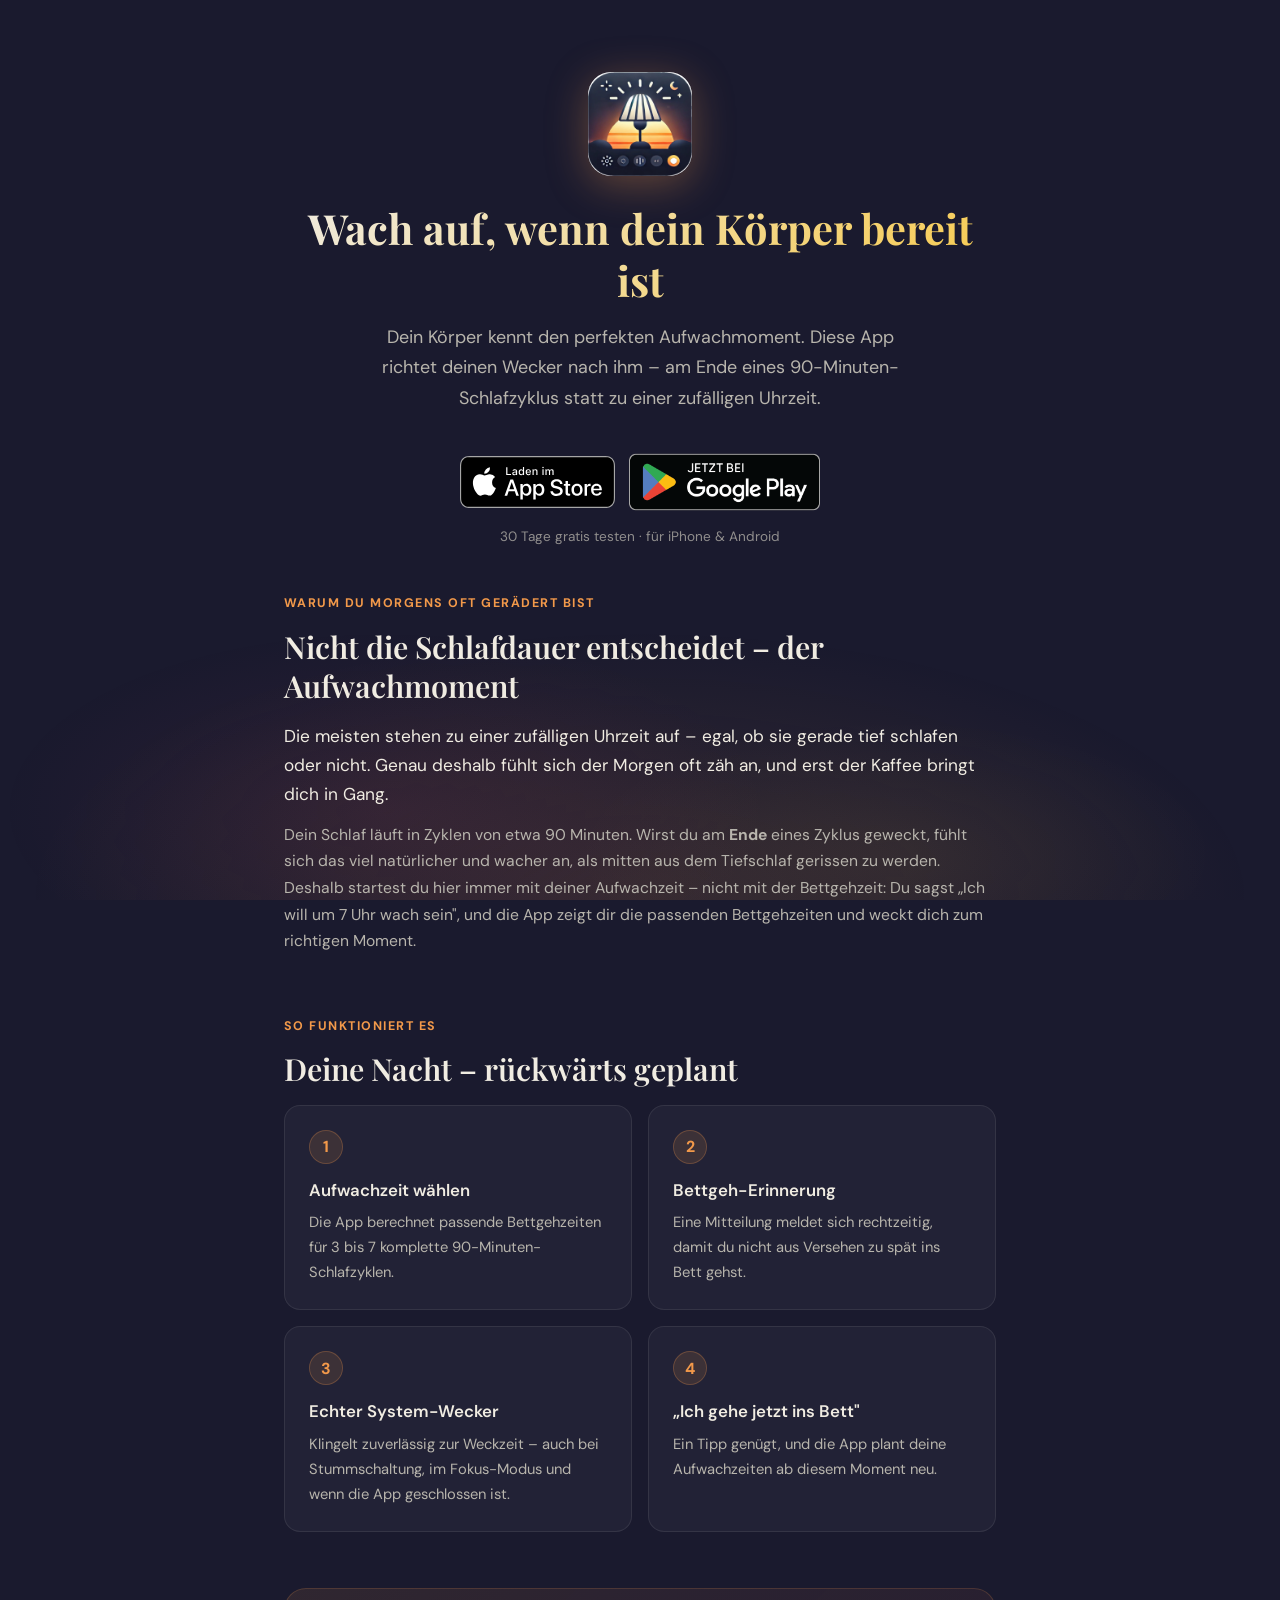
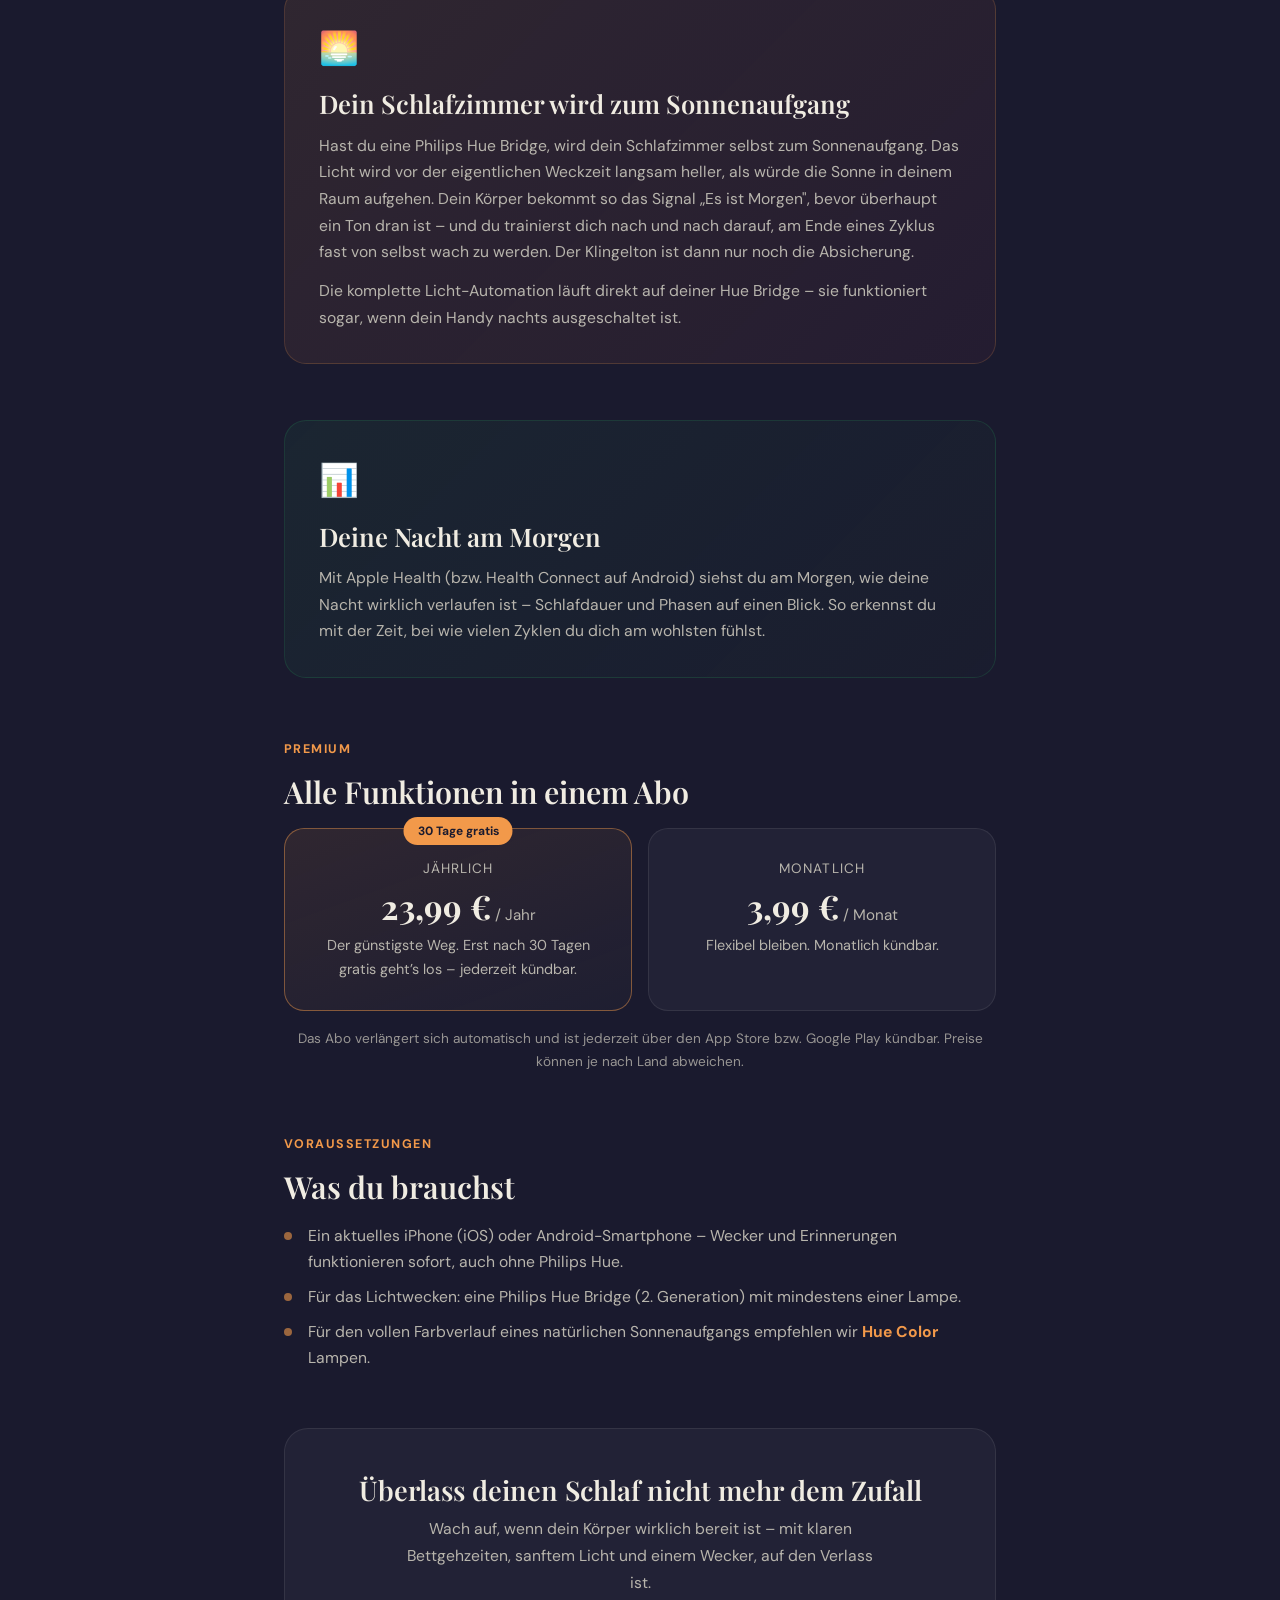
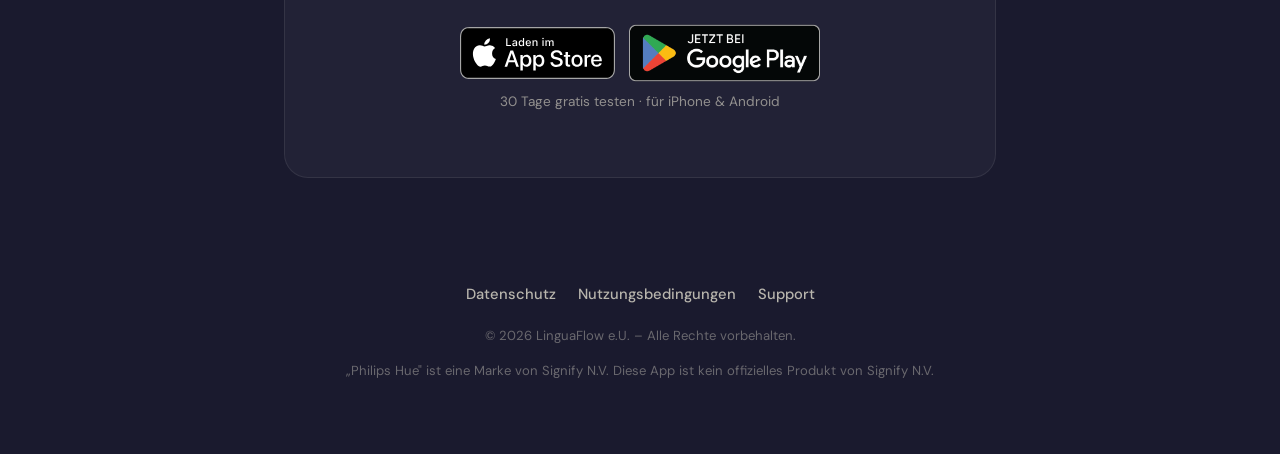
==== commit a612d9c7: "Umbau zur Marketing-Landing-Page mit getrennten Unterseiten - Startseite (index.html) ist jetzt eine" ====
--- a/index.html
+++ b/index.html
@@ -3,154 +3,13 @@
 <head>
     <meta charset="UTF-8">
     <meta name="viewport" content="width=device-width, initial-scale=1.0">
-    <title>90 Minuten Schlaf – Sonnenaufgangwecker mit Philips Hue</title>
-    <meta name="description" content="Wach auf am Ende eines 90-Minuten-Schlafzyklus – mit sanftem Philips-Hue-Sonnenaufgang und einem echten, zuverlässigen System-Wecker. Für iPhone und Android.">
+    <title>90 Minuten Schlaf – Sonnenaufgangwecker | Wach auf, wenn dein Körper bereit ist</title>
+    <meta name="description" content="Dein Körper kennt den perfekten Aufwachmoment. Diese App richtet deinen Wecker nach 90-Minuten-Schlafzyklen – mit sanftem Philips-Hue-Sonnenaufgang und echtem System-Wecker. 30 Tage gratis.">
+    <meta property="og:title" content="90 Minuten Schlaf – Sonnenaufgangwecker">
+    <meta property="og:description" content="Wach auf am Ende eines Schlafzyklus – mit Philips-Hue-Sonnenaufgang und echtem System-Wecker. Für iPhone & Android.">
+    <meta property="og:type" content="website">
     <link href="https://fonts.googleapis.com/css2?family=DM+Sans:wght@400;500;700&family=Playfair+Display:wght@600;700&display=swap" rel="stylesheet">
-    <style>
-        :root {
-            --sunrise-1: #1a1a2e;
-            --sunrise-2: #16213e;
-            --sunrise-3: #0f3460;
-            --accent-warm: #f2994a;
-            --accent-gold: #f7c948;
-            --accent-rose: #e74c6f;
-            --text-primary: #f0ece2;
-            --text-secondary: #b8b5ad;
-            --card-bg: rgba(255, 255, 255, 0.04);
-            --card-border: rgba(255, 255, 255, 0.08);
-            --green-check: #27ae60;
-        }
-
-        * { margin: 0; padding: 0; box-sizing: border-box; }
-
-        body {
-            font-family: 'DM Sans', sans-serif;
-            background: var(--sunrise-1);
-            color: var(--text-primary);
-            line-height: 1.7;
-            overflow-x: hidden;
-        }
-
-        .bg-glow {
-            position: fixed; top: 0; left: 0; width: 100%; height: 100%;
-            pointer-events: none; z-index: 0;
-            background:
-                radial-gradient(ellipse 80% 50% at 50% 100%, rgba(242, 153, 74, 0.12) 0%, transparent 60%),
-                radial-gradient(ellipse 60% 40% at 30% 90%, rgba(231, 76, 111, 0.08) 0%, transparent 50%),
-                radial-gradient(ellipse 50% 30% at 70% 95%, rgba(247, 201, 72, 0.06) 0%, transparent 50%);
-        }
-
-        .container { max-width: 740px; margin: 0 auto; padding: 0 24px; position: relative; z-index: 1; }
-
-        header { padding: 60px 0 24px; text-align: center; }
-
-        .app-icon {
-            width: 100px; height: 100px; border-radius: 22px; overflow: hidden;
-            margin: 0 auto 24px;
-            box-shadow: 0 8px 32px rgba(242, 153, 74, 0.3);
-        }
-        .app-icon img { width: 100%; height: 100%; object-fit: cover; }
-
-        header h1 {
-            font-family: 'Playfair Display', serif; font-size: 2.2rem; font-weight: 700;
-            background: linear-gradient(135deg, var(--text-primary), var(--accent-gold));
-            -webkit-background-clip: text; -webkit-text-fill-color: transparent; background-clip: text;
-            margin-bottom: 12px; line-height: 1.3;
-        }
-
-        header .tagline { color: var(--text-secondary); font-size: 1.05rem; max-width: 540px; margin: 0 auto; }
-
-        /* --- Download-Bereich / Download section --- */
-        .download { text-align: center; padding: 8px 0 12px; }
-        .store-badges {
-            display: flex; justify-content: center; align-items: center;
-            gap: 14px; flex-wrap: wrap; margin-top: 4px;
-        }
-        .store-badges a { display: inline-flex; transition: transform 0.25s ease; }
-        .store-badges a:hover { transform: translateY(-2px); text-decoration: none; }
-        .store-badges img { display: block; }
-        /* Apple-SVG ist randlos, Google-PNG hat eingebautes Padding → Google größer skalieren,
-           damit beide Badges optisch gleich hoch wirken. */
-        .badge-ios { height: 52px; }
-        .badge-android { height: 74px; }
-
-        nav { display: flex; justify-content: center; gap: 8px; padding: 24px 0 40px; flex-wrap: wrap; }
-        nav a {
-            color: var(--text-secondary); text-decoration: none; padding: 8px 20px;
-            border-radius: 100px; border: 1px solid var(--card-border);
-            font-size: 0.9rem; font-weight: 500; transition: all 0.3s ease;
-        }
-        nav a:hover, nav a.active {
-            color: var(--accent-warm); border-color: rgba(242, 153, 74, 0.3);
-            background: rgba(242, 153, 74, 0.06);
-        }
-
-        section { margin-bottom: 48px; }
-        section h2 { font-family: 'Playfair Display', serif; font-size: 1.6rem; font-weight: 600; margin-bottom: 20px; color: var(--text-primary); }
-        section h3 { font-size: 1.1rem; font-weight: 600; margin: 24px 0 10px; color: var(--accent-gold); }
-        p, li { color: var(--text-secondary); font-size: 0.95rem; margin-bottom: 12px; }
-
-        ul { list-style: none; padding: 0; }
-        ul li { padding-left: 24px; position: relative; margin-bottom: 8px; }
-        ul li::before {
-            content: ''; position: absolute; left: 0; top: 9px;
-            width: 8px; height: 8px; border-radius: 50%; background: var(--accent-warm); opacity: 0.6;
-        }
-
-        /* --- Funktionen / Features --- */
-        .features-grid { display: grid; grid-template-columns: repeat(2, 1fr); gap: 16px; }
-        .feature-card { background: var(--card-bg); border: 1px solid var(--card-border); border-radius: 16px; padding: 22px 24px; }
-        .feature-card .fi { font-size: 1.6rem; display: block; margin-bottom: 10px; }
-        .feature-card h3 { color: var(--accent-gold); font-size: 1.02rem; margin: 0 0 6px; }
-        .feature-card p { margin: 0; font-size: 0.9rem; }
-
-        .privacy-card { background: var(--card-bg); border: 1px solid var(--card-border); border-radius: 16px; padding: 28px; margin: 20px 0; }
-        .privacy-row { display: flex; align-items: center; justify-content: space-between; padding: 12px 0; border-bottom: 1px solid var(--card-border); gap: 16px; }
-        .privacy-row:last-child { border-bottom: none; }
-        .privacy-row .label { color: var(--text-secondary); font-size: 0.9rem; }
-        .privacy-row .target { color: var(--text-secondary); font-size: 0.85rem; opacity: 0.6; }
-
-        .badge-local {
-            display: inline-flex; align-items: center; gap: 6px;
-            background: rgba(39, 174, 96, 0.1); color: var(--green-check);
-            font-size: 0.8rem; font-weight: 600; padding: 4px 12px;
-            border-radius: 100px; border: 1px solid rgba(39, 174, 96, 0.2); white-space: nowrap;
-        }
-        .badge-service {
-            display: inline-flex; align-items: center; gap: 6px;
-            background: rgba(242, 153, 74, 0.08); color: var(--accent-warm);
-            font-size: 0.8rem; font-weight: 600; padding: 4px 12px;
-            border-radius: 100px; border: 1px solid rgba(242, 153, 74, 0.15); white-space: nowrap;
-        }
-
-        .highlight-box {
-            background: linear-gradient(135deg, rgba(39, 174, 96, 0.08), rgba(39, 174, 96, 0.02));
-            border: 1px solid rgba(39, 174, 96, 0.15); border-radius: 16px;
-            padding: 24px 28px; margin: 24px 0; display: flex; gap: 16px; align-items: flex-start;
-        }
-        .highlight-box .icon { font-size: 1.6rem; flex-shrink: 0; margin-top: 2px; }
-        .highlight-box p { margin: 0; color: var(--text-primary); font-size: 0.95rem; }
-        .highlight-box p strong { color: var(--green-check); }
-
-        .contact-card { background: var(--card-bg); border: 1px solid var(--card-border); border-radius: 16px; padding: 28px; text-align: center; }
-        .contact-card a { color: var(--accent-warm); text-decoration: none; font-weight: 500; }
-        .contact-card a:hover { text-decoration: underline; }
-
-        .divider { height: 1px; background: var(--card-border); margin: 48px 0; }
-
-        footer { text-align: center; padding: 40px 0 60px; color: var(--text-secondary); font-size: 0.82rem; opacity: 0.5; }
-
-        a { color: var(--accent-warm); text-decoration: none; }
-        a:hover { text-decoration: underline; }
-
-        @media (max-width: 600px) {
-            header h1 { font-size: 1.7rem; }
-            section h2 { font-size: 1.3rem; }
-            .features-grid { grid-template-columns: 1fr; }
-            .privacy-row { flex-direction: column; align-items: flex-start; gap: 6px; }
-            .highlight-box { flex-direction: column; gap: 8px; }
-        }
-    </style>
+    <link rel="stylesheet" href="style.css">
 </head>
 <body>
 
@@ -158,209 +17,140 @@
 
 <div class="container">
 
-    <header>
+    <!-- ===================== HERO ===================== -->
+    <header class="hero">
         <div class="app-icon">
             <img src="appstore.png" alt="90 Minuten Schlaf – Sonnenaufgangwecker App-Icon">
         </div>
-        <h1>90 Minuten Schlaf – Sonnenaufgangwecker</h1>
-        <p class="tagline">Wach auf am Ende eines natürlichen 90-Minuten-Schlafzyklus – mit sanftem Philips-Hue-Sonnenaufgang und einem echten, zuverlässigen System-Wecker.</p>
+        <h1>Wach auf, wenn dein Körper bereit ist</h1>
+        <p class="hook">Dein Körper kennt den perfekten Aufwachmoment. Diese App richtet deinen Wecker nach ihm – am Ende eines 90-Minuten-Schlafzyklus statt zu einer zufälligen Uhrzeit.</p>
+
+        <div class="download">
+            <div class="store-badges">
+                <!-- TODO: 0000000000 durch die echte App-Store-ID ersetzen, sobald die iOS-App freigegeben ist. -->
+                <a href="https://apps.apple.com/app/id0000000000" aria-label="Im App Store laden" target="_blank" rel="noopener">
+                    <img class="badge-ios" src="badge-appstore.svg" alt="Laden im App Store">
+                </a>
+                <a href="https://play.google.com/store/apps/details?id=app.linguaflow.hueschlafzyklen" aria-label="Bei Google Play laden" target="_blank" rel="noopener">
+                    <img class="badge-android" src="badge-googleplay.png" alt="Jetzt bei Google Play">
+                </a>
+            </div>
+            <p class="trust-note">30 Tage gratis testen · für iPhone &amp; Android</p>
+        </div>
     </header>
 
-    <!-- Download-Buttons / Download buttons -->
-    <div class="download">
-        <div class="store-badges">
-            <!-- TODO: 0000000000 durch die echte App-Store-ID ersetzen, sobald die iOS-App freigegeben ist. -->
-            <a href="https://apps.apple.com/app/id0000000000" aria-label="Im App Store laden" target="_blank" rel="noopener">
-                <img class="badge-ios" src="badge-appstore.svg" alt="Laden im App Store">
-            </a>
-            <!-- Google-Play-Link steht bereits (Paket-ID app.linguaflow.hueschlafzyklen); wird nach Veröffentlichung aktiv. -->
-            <a href="https://play.google.com/store/apps/details?id=app.linguaflow.hueschlafzyklen" aria-label="Bei Google Play laden" target="_blank" rel="noopener">
-                <img class="badge-android" src="badge-googleplay.png" alt="Jetzt bei Google Play">
-            </a>
-        </div>
-    </div>
+    <!-- ===================== STORY ===================== -->
+    <section>
+        <span class="section-label">Warum du morgens oft gerädert bist</span>
+        <h2>Nicht die Schlafdauer entscheidet – der Aufwachmoment</h2>
+        <p class="lead">Die meisten stehen zu einer zufälligen Uhrzeit auf – egal, ob sie gerade tief schlafen oder nicht. Genau deshalb fühlt sich der Morgen oft zäh an, und erst der Kaffee bringt dich in Gang.</p>
+        <p>Dein Schlaf läuft in Zyklen von etwa 90 Minuten. Wirst du am <strong>Ende</strong> eines Zyklus geweckt, fühlt sich das viel natürlicher und wacher an, als mitten aus dem Tiefschlaf gerissen zu werden. Deshalb startest du hier immer mit deiner Aufwachzeit – nicht mit der Bettgehzeit: Du sagst „Ich will um 7 Uhr wach sein", und die App zeigt dir die passenden Bettgehzeiten und weckt dich zum richtigen Moment.</p>
+    </section>
 
-    <nav>
-        <a href="#funktionen">Funktionen</a>
-        <a href="#datenschutz">Datenschutz</a>
-        <a href="#nutzungsbedingungen">Nutzungsbedingungen</a>
-        <a href="#support">Support</a>
-    </nav>
-
-    <section id="funktionen">
-        <h2>Was die App macht</h2>
-        <div class="features-grid">
-            <div class="feature-card">
-                <span class="fi">🌙</span>
-                <h3>90-Minuten-Zyklen</h3>
-                <p>Du wählst deine Aufwachzeit – die App berechnet passende Bettgehzeiten für 3 bis 7 komplette Schlafzyklen und erinnert dich rechtzeitig.</p>
+    <!-- ===================== SO FUNKTIONIERT ES ===================== -->
+    <section>
+        <span class="section-label">So funktioniert es</span>
+        <h2>Deine Nacht – rückwärts geplant</h2>
+        <div class="steps">
+            <div class="step">
+                <span class="num">1</span>
+                <h3>Aufwachzeit wählen</h3>
+                <p>Die App berechnet passende Bettgehzeiten für 3 bis 7 komplette 90-Minuten-Schlafzyklen.</p>
             </div>
-            <div class="feature-card">
-                <span class="fi">⏰</span>
+            <div class="step">
+                <span class="num">2</span>
+                <h3>Bettgeh-Erinnerung</h3>
+                <p>Eine Mitteilung meldet sich rechtzeitig, damit du nicht aus Versehen zu spät ins Bett gehst.</p>
+            </div>
+            <div class="step">
+                <span class="num">3</span>
                 <h3>Echter System-Wecker</h3>
                 <p>Klingelt zuverlässig zur Weckzeit – auch bei Stummschaltung, im Fokus-Modus und wenn die App geschlossen ist.</p>
             </div>
-            <div class="feature-card">
-                <span class="fi">🌅</span>
-                <h3>Hue-Sonnenaufgang</h3>
-                <p>Dein Schlafzimmer wird langsam heller, bevor der Wecker klingelt. Die Licht-Automation läuft direkt auf der Hue Bridge – sogar wenn dein Handy nachts aus ist.</p>
-            </div>
-            <div class="feature-card">
-                <span class="fi">📊</span>
-                <h3>Deine Nacht am Morgen</h3>
-                <p>Sieh rückblickend Schlafdauer und Phasen der letzten Nacht – aus Apple Health (iPhone) bzw. Health Connect (Android).</p>
+            <div class="step">
+                <span class="num">4</span>
+                <h3>„Ich gehe jetzt ins Bett"</h3>
+                <p>Ein Tipp genügt, und die App plant deine Aufwachzeiten ab diesem Moment neu.</p>
             </div>
         </div>
     </section>
 
-    <div class="divider"></div>
-
-    <section id="datenschutz">
-        <h2>Datenschutzerklärung</h2>
-        <p><strong>Stand:</strong> Juli 2026</p>
-
-        <h3>1. Verantwortlicher</h3>
-        <p>LinguaFlow e.U.<br>E-Mail: <a href="mailto:90minuten.schlaf@gmail.com">90minuten.schlaf@gmail.com</a></p>
-
-        <h3>2. Grundsatz: datensparsam gebaut</h3>
-        <div class="highlight-box">
-            <span class="icon">🔒</span>
-            <p><strong>Deine persönlichen Inhalte bleiben auf deinem Gerät.</strong> Weckzeiten, Schlafpläne und der Zugang zu deiner Hue Bridge werden ausschließlich lokal gespeichert. Für anonyme Nutzungsstatistik und die Kaufabwicklung kommen zwei datenschutzfreundliche Dienste zum Einsatz – ganz ohne Werbe-Tracking.</p>
-        </div>
-
-        <h3>3. Datenverarbeitung im Überblick</h3>
-        <div class="privacy-card">
-            <div class="privacy-row">
-                <div>
-                    <div class="label">Hue Bridge Kommunikation</div>
-                    <div class="target">Lokales Heimnetzwerk (WLAN)</div>
-                </div>
-                <span class="badge-local">✓ Lokal</span>
-            </div>
-            <div class="privacy-row">
-                <div>
-                    <div class="label">Schlafplan, Weckzeiten & App-Einstellungen</div>
-                    <div class="target">Gerätespeicher</div>
-                </div>
-                <span class="badge-local">✓ Lokal</span>
-            </div>
-            <div class="privacy-row">
-                <div>
-                    <div class="label">System-Wecker & Bettgeh-Erinnerungen</div>
-                    <div class="target">Betriebssystem deines Geräts</div>
-                </div>
-                <span class="badge-local">✓ Lokal</span>
-            </div>
-            <div class="privacy-row">
-                <div>
-                    <div class="label">Schlafauswertung (Apple Health / Health Connect)</div>
-                    <div class="target">Nur lesend, auf dem Gerät</div>
-                </div>
-                <span class="badge-local">✓ Lokal</span>
-            </div>
-            <div class="privacy-row">
-                <div>
-                    <div class="label">Anonyme Nutzungsstatistik</div>
-                    <div class="target">TelemetryDeck (ohne Personenbezug)</div>
-                </div>
-                <span class="badge-service">Dienst</span>
-            </div>
-            <div class="privacy-row">
-                <div>
-                    <div class="label">In-App-Käufe (Premium)</div>
-                    <div class="target">RevenueCat · App Store / Google Play</div>
-                </div>
-                <span class="badge-service">Dienst</span>
-            </div>
-        </div>
-
-        <h3>4. Lokale Daten auf deinem Gerät</h3>
-        <p>Folgende Informationen werden ausschließlich lokal auf deinem Gerät gespeichert:</p>
-        <ul>
-            <li>IP-Adresse und Zugangs-Token deiner Hue Bridge</li>
-            <li>Auswahl der gesteuerten Lampen</li>
-            <li>Schlafplan, Aufwachzeiten, Wochentage und Einschlafzeit</li>
-            <li>App-Einstellungen (z.&nbsp;B. Sonnenaufgangsdauer und Endhelligkeit)</li>
-        </ul>
-        <p>Diese Daten werden nicht an Dritte weitergegeben und können jederzeit durch Löschen der App entfernt werden.</p>
-
-        <h3>5. Hue Bridge – lokale Kommunikation</h3>
-        <p>Die App kommuniziert ausschließlich über dein lokales WLAN-Netzwerk mit deiner Philips Hue Bridge. Es werden keine Daten über das Internet an Philips, Signify oder andere Dritte gesendet. Die Kommunikation erfolgt direkt zwischen deinem Gerät und der Bridge in deinem Heimnetzwerk. Der Sonnenaufgang wird als Automation auf der Bridge selbst hinterlegt und läuft dort auch, wenn dein Gerät ausgeschaltet ist.</p>
-
-        <h3>6. System-Wecker & Mitteilungen</h3>
-        <p>Der Wecker und die Bettgeh-Erinnerungen werden über die Wecker- und Mitteilungsfunktion deines Betriebssystems geplant und laufen dort. Es werden dafür keine Daten an uns oder Dritte übertragen.</p>
-
-        <h3>7. Apple Health / Health Connect</h3>
-        <p>Wenn du es erlaubst, liest die App rückblickend deine Schlafdaten der letzten Nacht (Schlafdauer und -phasen), um dir am Morgen eine Auswertung anzuzeigen. Der Zugriff erfolgt <strong>nur lesend</strong>, die Auswertung geschieht auf dem Gerät, und es werden keine Gesundheitsdaten an uns oder Dritte übertragen. Du kannst diese Berechtigung jederzeit in den Systemeinstellungen widerrufen.</p>
-
-        <h3>8. Anonyme Nutzungsstatistik (TelemetryDeck)</h3>
-        <p>Zur Verbesserung der App nutzen wir <strong>TelemetryDeck</strong> (TelemetryDeck GmbH). TelemetryDeck erhebt nur anonyme Signale (z.&nbsp;B. „App wurde gestartet"), verzichtet vollständig auf Werbe-IDs und persönliche Kennungen und ist auf Datenschutz nach DSGVO ausgelegt. Es ist kein Rückschluss auf einzelne Personen möglich. Datenschutzinformationen: <a href="https://telemetrydeck.com/privacy/" target="_blank" rel="noopener">telemetrydeck.com/privacy</a></p>
-
-        <h3>9. In-App-Käufe (RevenueCat)</h3>
-        <p>Premium-Funktionen werden über ein Abonnement freigeschaltet. Die Kaufabwicklung übernimmt der jeweilige Store (Apple App Store bzw. Google Play). Zur Verwaltung des Kaufstatus nutzen wir <strong>RevenueCat</strong> (RevenueCat, Inc.). Dabei werden Kauf- und Abo-Informationen verarbeitet; die App erhält keine Zahlungs- oder Kontodaten. Es gelten zusätzlich die Datenschutzrichtlinien von <a href="https://www.revenuecat.com/privacy/" target="_blank" rel="noopener">RevenueCat</a>, <a href="https://www.apple.com/legal/privacy/" target="_blank" rel="noopener">Apple</a> und <a href="https://policies.google.com/privacy" target="_blank" rel="noopener">Google</a>.</p>
-
-        <h3>10. Deine Rechte</h3>
-        <p>Es werden keine Daten erhoben, die dich unmittelbar identifizieren. Alle lokal gespeicherten Daten kannst du jederzeit durch Deinstallation der App vollständig entfernen. Bei Fragen zum Datenschutz kannst du uns jederzeit unter <a href="mailto:90minuten.schlaf@gmail.com">90minuten.schlaf@gmail.com</a> kontaktieren.</p>
-    </section>
-
-    <div class="divider"></div>
-
-    <section id="nutzungsbedingungen">
-        <h2>Nutzungsbedingungen</h2>
-        <p><strong>Stand:</strong> Juli 2026</p>
-
-        <h3>1. Geltungsbereich</h3>
-        <p>Diese Nutzungsbedingungen gelten für die Nutzung der App „90 Minuten Schlaf – Sonnenaufgangwecker", bereitgestellt von LinguaFlow e.U. Mit dem Herunterladen und der Nutzung der App akzeptierst du diese Bedingungen.</p>
-
-        <h3>2. Leistungsbeschreibung</h3>
-        <p>Die App berechnet optimale Schlaf- und Aufwachzeiten auf Basis der 90-Minuten-Schlafzyklen. Sie erinnert dich rechtzeitig ans Zubettgehen und weckt dich mit einem echten System-Wecker. Optional simuliert sie über Philips Hue Lampen einen natürlichen Sonnenaufgang, um dich am Ende eines Schlafzyklus sanft aufzuwecken. Die Sonnenaufgangs-Automation läuft direkt auf der Hue Bridge und funktioniert auch, wenn dein Gerät nachts ausgeschaltet ist.</p>
-
-        <h3>3. Voraussetzungen</h3>
-        <ul>
-            <li>Ein aktuelles iPhone (iOS) oder Android-Smartphone</li>
-            <li>Optional für das Lichtwecken: eine Philips Hue Bridge (2.&nbsp;Generation) mit mindestens einer Lampe. Für den vollen Farbverlauf eines natürlichen Sonnenaufgangs empfehlen wir <strong style="color: var(--accent-warm);">Hue Color</strong> Lampen</li>
-            <li>WLAN-Verbindung im gleichen Netzwerk wie die Hue Bridge</li>
-        </ul>
-        <p>Wecker und Erinnerungen funktionieren auch ohne Philips Hue.</p>
-
-        <h3>4. Premium-Abonnement</h3>
-        <p>Die App bietet ein optionales Premium-Abonnement:</p>
-        <ul>
-            <li><strong>Jährliches Abo:</strong> 23,99 € pro Jahr, inkl. 30 Tage kostenloser Testphase.</li>
-            <li><strong>Monatliches Abo:</strong> 3,99 € pro Monat.</li>
-        </ul>
-        <p>Das Abonnement verlängert sich automatisch, sofern es nicht mindestens 24 Stunden vor Ende des aktuellen Zeitraums gekündigt wird. Die Kündigung ist jederzeit über die Abo-Verwaltung im App Store (iPhone-Einstellungen) bzw. bei Google Play möglich. Eine nicht genutzte kostenlose Testphase verfällt mit Abschluss eines Abonnements. Die angezeigten Preise können je nach Land und Store abweichen.</p>
-
-        <h3>5. Gesundheitshinweis</h3>
-        <p>Die App bietet Informationen und Berechnungen basierend auf dem Konzept der 90-Minuten-Schlafzyklen. Dies dient der allgemeinen Orientierung und stellt keine medizinische Beratung dar. Die angezeigte Schlafauswertung stammt aus Apple Health bzw. Health Connect und erfolgt rückblickend. Bei Schlafstörungen oder gesundheitlichen Problemen wende dich bitte an einen Arzt.</p>
-
-        <h3>6. Haftungsausschluss</h3>
-        <p>Die App wird „wie besehen" bereitgestellt. LinguaFlow e.U. übernimmt keine Garantie für die ununterbrochene Verfügbarkeit oder Fehlerfreiheit der App. Die Kompatibilität mit Philips Hue Produkten hängt von der jeweiligen Firmware und Hardware ab.</p>
-
-        <h3>7. Geistiges Eigentum</h3>
-        <p>Alle Rechte an der App, einschließlich Design, Code und Inhalte, liegen bei LinguaFlow e.U. „Philips Hue" ist eine Marke von Signify N.V. Die App ist kein offizielles Produkt von Signify.</p>
-
-        <h3>8. Änderungen</h3>
-        <p>LinguaFlow e.U. behält sich vor, diese Nutzungsbedingungen jederzeit zu aktualisieren. Über wesentliche Änderungen wirst du in der App informiert.</p>
-
-        <h3>9. Anwendbares Recht</h3>
-        <p>Es gilt österreichisches Recht. Gerichtsstand ist der Sitz von LinguaFlow e.U.</p>
-    </section>
-
-    <div class="divider"></div>
-
-    <section id="support">
-        <h2>Support &amp; Kontakt</h2>
-        <div class="contact-card">
-            <p style="font-size: 1.1rem; margin-bottom: 16px; color: var(--text-primary); font-weight: 500;">LinguaFlow e.U.</p>
-            <p>Fragen, Feedback, ein Problem mit der Hue-Verbindung oder dem Wecker? Schreib uns – wir helfen dir gerne weiter:</p>
-            <p style="margin-top: 12px;"><a href="mailto:90minuten.schlaf@gmail.com">90minuten.schlaf@gmail.com</a></p>
+    <!-- ===================== HUE-SONNENAUFGANG ===================== -->
+    <section>
+        <div class="highlight">
+            <span class="emoji">🌅</span>
+            <h2>Dein Schlafzimmer wird zum Sonnenaufgang</h2>
+            <p>Hast du eine Philips Hue Bridge, wird dein Schlafzimmer selbst zum Sonnenaufgang. Das Licht wird vor der eigentlichen Weckzeit langsam heller, als würde die Sonne in deinem Raum aufgehen. Dein Körper bekommt so das Signal „Es ist Morgen", bevor überhaupt ein Ton dran ist – und du trainierst dich nach und nach darauf, am Ende eines Zyklus fast von selbst wach zu werden. Der Klingelton ist dann nur noch die Absicherung.</p>
+            <p>Die komplette Licht-Automation läuft direkt auf deiner Hue Bridge – sie funktioniert sogar, wenn dein Handy nachts ausgeschaltet ist.</p>
         </div>
     </section>
 
+    <!-- ===================== HEALTH ===================== -->
+    <section>
+        <div class="highlight green">
+            <span class="emoji">📊</span>
+            <h2>Deine Nacht am Morgen</h2>
+            <p>Mit Apple Health (bzw. Health Connect auf Android) siehst du am Morgen, wie deine Nacht wirklich verlaufen ist – Schlafdauer und Phasen auf einen Blick. So erkennst du mit der Zeit, bei wie vielen Zyklen du dich am wohlsten fühlst.</p>
+        </div>
+    </section>
+
+    <!-- ===================== PREMIUM ===================== -->
+    <section>
+        <span class="section-label">Premium</span>
+        <h2>Alle Funktionen in einem Abo</h2>
+        <div class="pricing">
+            <div class="price-card featured">
+                <span class="ribbon">30 Tage gratis</span>
+                <div class="plan">Jährlich</div>
+                <div class="amount">23,99 €<span> / Jahr</span></div>
+                <p class="sub">Der günstigste Weg. Erst nach 30 Tagen gratis geht’s los – jederzeit kündbar.</p>
+            </div>
+            <div class="price-card">
+                <div class="plan">Monatlich</div>
+                <div class="amount">3,99 €<span> / Monat</span></div>
+                <p class="sub">Flexibel bleiben. Monatlich kündbar.</p>
+            </div>
+        </div>
+        <p class="pricing-note">Das Abo verlängert sich automatisch und ist jederzeit über den App Store bzw. Google Play kündbar. Preise können je nach Land abweichen.</p>
+    </section>
+
+    <!-- ===================== VORAUSSETZUNGEN ===================== -->
+    <section>
+        <span class="section-label">Voraussetzungen</span>
+        <h2>Was du brauchst</h2>
+        <ul class="bullets">
+            <li>Ein aktuelles iPhone (iOS) oder Android-Smartphone – Wecker und Erinnerungen funktionieren sofort, auch ohne Philips Hue.</li>
+            <li>Für das Lichtwecken: eine Philips Hue Bridge (2.&nbsp;Generation) mit mindestens einer Lampe.</li>
+            <li>Für den vollen Farbverlauf eines natürlichen Sonnenaufgangs empfehlen wir <strong style="color: var(--accent-warm);">Hue Color</strong> Lampen.</li>
+        </ul>
+    </section>
+
+    <!-- ===================== FINALER CTA ===================== -->
+    <section>
+        <div class="final-cta">
+            <h2>Überlass deinen Schlaf nicht mehr dem Zufall</h2>
+            <p>Wach auf, wenn dein Körper wirklich bereit ist – mit klaren Bettgehzeiten, sanftem Licht und einem Wecker, auf den Verlass ist.</p>
+            <div class="store-badges">
+                <a href="https://apps.apple.com/app/id0000000000" aria-label="Im App Store laden" target="_blank" rel="noopener">
+                    <img class="badge-ios" src="badge-appstore.svg" alt="Laden im App Store">
+                </a>
+                <a href="https://play.google.com/store/apps/details?id=app.linguaflow.hueschlafzyklen" aria-label="Bei Google Play laden" target="_blank" rel="noopener">
+                    <img class="badge-android" src="badge-googleplay.png" alt="Jetzt bei Google Play">
+                </a>
+            </div>
+            <p class="trust-note">30 Tage gratis testen · für iPhone &amp; Android</p>
+        </div>
+    </section>
+
+    <!-- ===================== FOOTER ===================== -->
     <footer>
-        <p>© 2026 LinguaFlow e.U. – Alle Rechte vorbehalten.</p>
-        <p style="margin-top: 4px;">90 Minuten Schlaf – Sonnenaufgangwecker ist kein offizielles Produkt von Signify N.V. „Philips Hue" ist eine Marke von Signify N.V.</p>
+        <div class="footer-links">
+            <a href="datenschutz.html">Datenschutz</a>
+            <a href="nutzungsbedingungen.html">Nutzungsbedingungen</a>
+            <a href="support.html">Support</a>
+        </div>
+        <p class="fine">© 2026 LinguaFlow e.U. – Alle Rechte vorbehalten.</p>
+        <p class="fine">„Philips Hue" ist eine Marke von Signify N.V. Diese App ist kein offizielles Produkt von Signify N.V.</p>
     </footer>
 
 </div>
--- a/style.css
+++ b/style.css
@@ -0,0 +1,208 @@
+/* =========================================================================
+   90 Minuten Schlaf – Sonnenaufgangwecker · gemeinsames Stylesheet
+   Shared stylesheet for landing page + legal/support subpages.
+   ========================================================================= */
+
+:root {
+    --sunrise-1: #1a1a2e;
+    --sunrise-2: #16213e;
+    --sunrise-3: #0f3460;
+    --accent-warm: #f2994a;
+    --accent-gold: #f7c948;
+    --accent-rose: #e74c6f;
+    --text-primary: #f0ece2;
+    --text-secondary: #b8b5ad;
+    --card-bg: rgba(255, 255, 255, 0.04);
+    --card-border: rgba(255, 255, 255, 0.08);
+    --green-check: #27ae60;
+}
+
+* { margin: 0; padding: 0; box-sizing: border-box; }
+
+body {
+    font-family: 'DM Sans', sans-serif;
+    background: var(--sunrise-1);
+    color: var(--text-primary);
+    line-height: 1.7;
+    overflow-x: hidden;
+}
+
+.bg-glow {
+    position: fixed; top: 0; left: 0; width: 100%; height: 100%;
+    pointer-events: none; z-index: 0;
+    background:
+        radial-gradient(ellipse 80% 50% at 50% 100%, rgba(242, 153, 74, 0.12) 0%, transparent 60%),
+        radial-gradient(ellipse 60% 40% at 30% 90%, rgba(231, 76, 111, 0.08) 0%, transparent 50%),
+        radial-gradient(ellipse 50% 30% at 70% 95%, rgba(247, 201, 72, 0.06) 0%, transparent 50%);
+}
+
+.container { max-width: 760px; margin: 0 auto; padding: 0 24px; position: relative; z-index: 1; }
+
+a { color: var(--accent-warm); text-decoration: none; }
+a:hover { text-decoration: underline; }
+
+/* ---------- Hero (Startseite) ---------- */
+.hero { padding: 72px 0 20px; text-align: center; }
+
+.app-icon {
+    width: 104px; height: 104px; border-radius: 23px; overflow: hidden;
+    margin: 0 auto 26px;
+    box-shadow: 0 8px 40px rgba(242, 153, 74, 0.35);
+}
+.app-icon img { width: 100%; height: 100%; object-fit: cover; display: block; }
+
+.hero h1 {
+    font-family: 'Playfair Display', serif; font-size: 2.6rem; font-weight: 700;
+    background: linear-gradient(135deg, var(--text-primary), var(--accent-gold));
+    -webkit-background-clip: text; -webkit-text-fill-color: transparent; background-clip: text;
+    margin-bottom: 16px; line-height: 1.25;
+}
+
+.hero .hook { color: var(--text-secondary); font-size: 1.12rem; max-width: 560px; margin: 0 auto 12px; }
+
+/* ---------- Download-Badges ---------- */
+.download { text-align: center; padding: 20px 0 8px; }
+.store-badges {
+    display: flex; justify-content: center; align-items: center;
+    gap: 14px; flex-wrap: wrap;
+}
+.store-badges a { display: inline-flex; transition: transform 0.25s ease; }
+.store-badges a:hover { transform: translateY(-2px); text-decoration: none; }
+.store-badges img { display: block; }
+/* Apple-SVG ist randlos, Google-PNG hat eingebautes Padding → Google größer skalieren,
+   damit beide Badges optisch gleich hoch wirken. */
+.badge-ios { height: 52px; }
+.badge-android { height: 74px; }
+
+.trust-note { color: var(--text-secondary); font-size: 0.85rem; opacity: 0.75; margin-top: 6px; }
+
+/* ---------- Sektionen ---------- */
+section { margin-bottom: 56px; position: relative; z-index: 1; }
+.section-label {
+    display: inline-block; text-transform: uppercase; letter-spacing: 0.12em;
+    font-size: 0.78rem; font-weight: 700; color: var(--accent-warm); margin-bottom: 12px;
+}
+h2 { font-family: 'Playfair Display', serif; font-size: 1.9rem; font-weight: 600; margin-bottom: 16px; color: var(--text-primary); line-height: 1.3; }
+h3 { font-size: 1.1rem; font-weight: 600; margin: 24px 0 10px; color: var(--accent-gold); }
+p, li { color: var(--text-secondary); font-size: 0.98rem; margin-bottom: 12px; }
+.lead { font-size: 1.08rem; color: var(--text-primary); }
+
+ul.bullets { list-style: none; padding: 0; }
+ul.bullets li { padding-left: 24px; position: relative; margin-bottom: 8px; }
+ul.bullets li::before {
+    content: ''; position: absolute; left: 0; top: 9px;
+    width: 8px; height: 8px; border-radius: 50%; background: var(--accent-warm); opacity: 0.6;
+}
+
+/* ---------- Schritte (So funktioniert es) ---------- */
+.steps { display: grid; grid-template-columns: repeat(2, 1fr); gap: 16px; }
+.step {
+    background: var(--card-bg); border: 1px solid var(--card-border); border-radius: 16px;
+    padding: 24px; position: relative;
+}
+.step .num {
+    display: inline-flex; align-items: center; justify-content: center;
+    width: 34px; height: 34px; border-radius: 50%; margin-bottom: 12px;
+    background: rgba(242, 153, 74, 0.12); color: var(--accent-warm);
+    font-weight: 700; font-size: 1rem; border: 1px solid rgba(242, 153, 74, 0.25);
+}
+.step h3 { margin: 0 0 6px; color: var(--text-primary); font-size: 1.05rem; }
+.step p { margin: 0; font-size: 0.92rem; }
+
+/* ---------- Highlight-Karte (Hue / Health) ---------- */
+.highlight {
+    background: linear-gradient(135deg, rgba(242, 153, 74, 0.10), rgba(231, 76, 111, 0.05));
+    border: 1px solid rgba(242, 153, 74, 0.18); border-radius: 22px;
+    padding: 32px 34px; margin: 24px 0;
+}
+.highlight.green {
+    background: linear-gradient(135deg, rgba(39, 174, 96, 0.08), rgba(39, 174, 96, 0.02));
+    border-color: rgba(39, 174, 96, 0.18);
+}
+.highlight .emoji { font-size: 2rem; display: block; margin-bottom: 12px; }
+.highlight h2 { font-size: 1.6rem; margin-bottom: 12px; }
+.highlight p:last-child { margin-bottom: 0; }
+
+/* ---------- Preis-/Premium-Karte ---------- */
+.pricing { display: grid; grid-template-columns: repeat(2, 1fr); gap: 16px; margin-top: 8px; }
+.price-card {
+    background: var(--card-bg); border: 1px solid var(--card-border); border-radius: 20px;
+    padding: 28px; text-align: center; position: relative;
+}
+.price-card.featured { border-color: rgba(242, 153, 74, 0.45); background: linear-gradient(160deg, rgba(242, 153, 74, 0.10), rgba(255,255,255,0.02)); }
+.price-card .plan { font-size: 0.85rem; text-transform: uppercase; letter-spacing: 0.08em; color: var(--text-secondary); margin-bottom: 8px; }
+.price-card .amount { font-family: 'Playfair Display', serif; font-size: 2.1rem; font-weight: 700; color: var(--text-primary); line-height: 1.1; }
+.price-card .amount span { font-size: 0.95rem; font-weight: 400; color: var(--text-secondary); font-family: 'DM Sans', sans-serif; }
+.price-card .sub { font-size: 0.9rem; color: var(--text-secondary); margin: 8px 0 0; }
+.ribbon {
+    position: absolute; top: -12px; left: 50%; transform: translateX(-50%);
+    background: var(--accent-warm); color: #1a1a2e; font-size: 0.75rem; font-weight: 700;
+    padding: 4px 14px; border-radius: 100px; white-space: nowrap;
+}
+.pricing-note { text-align: center; font-size: 0.85rem; color: var(--text-secondary); opacity: 0.8; margin-top: 16px; }
+
+/* ---------- Finaler CTA ---------- */
+.final-cta {
+    text-align: center; background: var(--card-bg); border: 1px solid var(--card-border);
+    border-radius: 24px; padding: 44px 28px;
+}
+.final-cta h2 { font-size: 1.7rem; margin-bottom: 8px; }
+.final-cta p { max-width: 480px; margin: 0 auto 20px; }
+
+/* ---------- Karten allgemein / Kontakt ---------- */
+.card { background: var(--card-bg); border: 1px solid var(--card-border); border-radius: 16px; padding: 28px; margin: 20px 0; }
+.contact-card { text-align: center; }
+.contact-card a { color: var(--accent-warm); font-weight: 500; }
+
+/* ---------- Datenschutz-Tabelle ---------- */
+.privacy-row { display: flex; align-items: center; justify-content: space-between; padding: 12px 0; border-bottom: 1px solid var(--card-border); gap: 16px; }
+.privacy-row:last-child { border-bottom: none; }
+.privacy-row .label { color: var(--text-secondary); font-size: 0.9rem; }
+.privacy-row .target { color: var(--text-secondary); font-size: 0.85rem; opacity: 0.6; }
+.badge-local {
+    display: inline-flex; align-items: center; gap: 6px;
+    background: rgba(39, 174, 96, 0.1); color: var(--green-check);
+    font-size: 0.8rem; font-weight: 600; padding: 4px 12px;
+    border-radius: 100px; border: 1px solid rgba(39, 174, 96, 0.2); white-space: nowrap;
+}
+.badge-service {
+    display: inline-flex; align-items: center; gap: 6px;
+    background: rgba(242, 153, 74, 0.08); color: var(--accent-warm);
+    font-size: 0.8rem; font-weight: 600; padding: 4px 12px;
+    border-radius: 100px; border: 1px solid rgba(242, 153, 74, 0.15); white-space: nowrap;
+}
+.info-box {
+    background: linear-gradient(135deg, rgba(39, 174, 96, 0.08), rgba(39, 174, 96, 0.02));
+    border: 1px solid rgba(39, 174, 96, 0.15); border-radius: 16px;
+    padding: 24px 28px; margin: 24px 0; display: flex; gap: 16px; align-items: flex-start;
+}
+.info-box .icon { font-size: 1.6rem; flex-shrink: 0; margin-top: 2px; }
+.info-box p { margin: 0; color: var(--text-primary); }
+.info-box p strong { color: var(--green-check); }
+
+/* ---------- Sub-Page-Kopf ---------- */
+.subhead { padding: 40px 0 8px; }
+.backlink { display: inline-flex; align-items: center; gap: 6px; font-size: 0.9rem; color: var(--text-secondary); margin-bottom: 20px; }
+.backlink:hover { color: var(--accent-warm); text-decoration: none; }
+.subhead h1 { font-family: 'Playfair Display', serif; font-size: 2rem; font-weight: 700; color: var(--text-primary); margin-bottom: 6px; }
+.subhead .stand { color: var(--text-secondary); font-size: 0.9rem; }
+
+/* ---------- Footer ---------- */
+.divider { height: 1px; background: var(--card-border); margin: 48px 0; }
+footer { text-align: center; padding: 48px 0 60px; color: var(--text-secondary); }
+.footer-links { display: flex; justify-content: center; gap: 8px 22px; flex-wrap: wrap; margin-bottom: 18px; }
+.footer-links a { color: var(--text-secondary); font-size: 0.92rem; font-weight: 500; }
+.footer-links a:hover { color: var(--accent-warm); }
+footer .fine { font-size: 0.82rem; opacity: 0.5; }
+footer .fine + .fine { margin-top: 4px; }
+
+/* ---------- Responsiv ---------- */
+@media (max-width: 600px) {
+    .hero { padding: 56px 0 12px; }
+    .hero h1 { font-size: 2rem; }
+    h2 { font-size: 1.5rem; }
+    .steps, .pricing { grid-template-columns: 1fr; }
+    .highlight { padding: 26px 22px; }
+    .privacy-row { flex-direction: column; align-items: flex-start; gap: 6px; }
+    .info-box { flex-direction: column; gap: 8px; }
+}
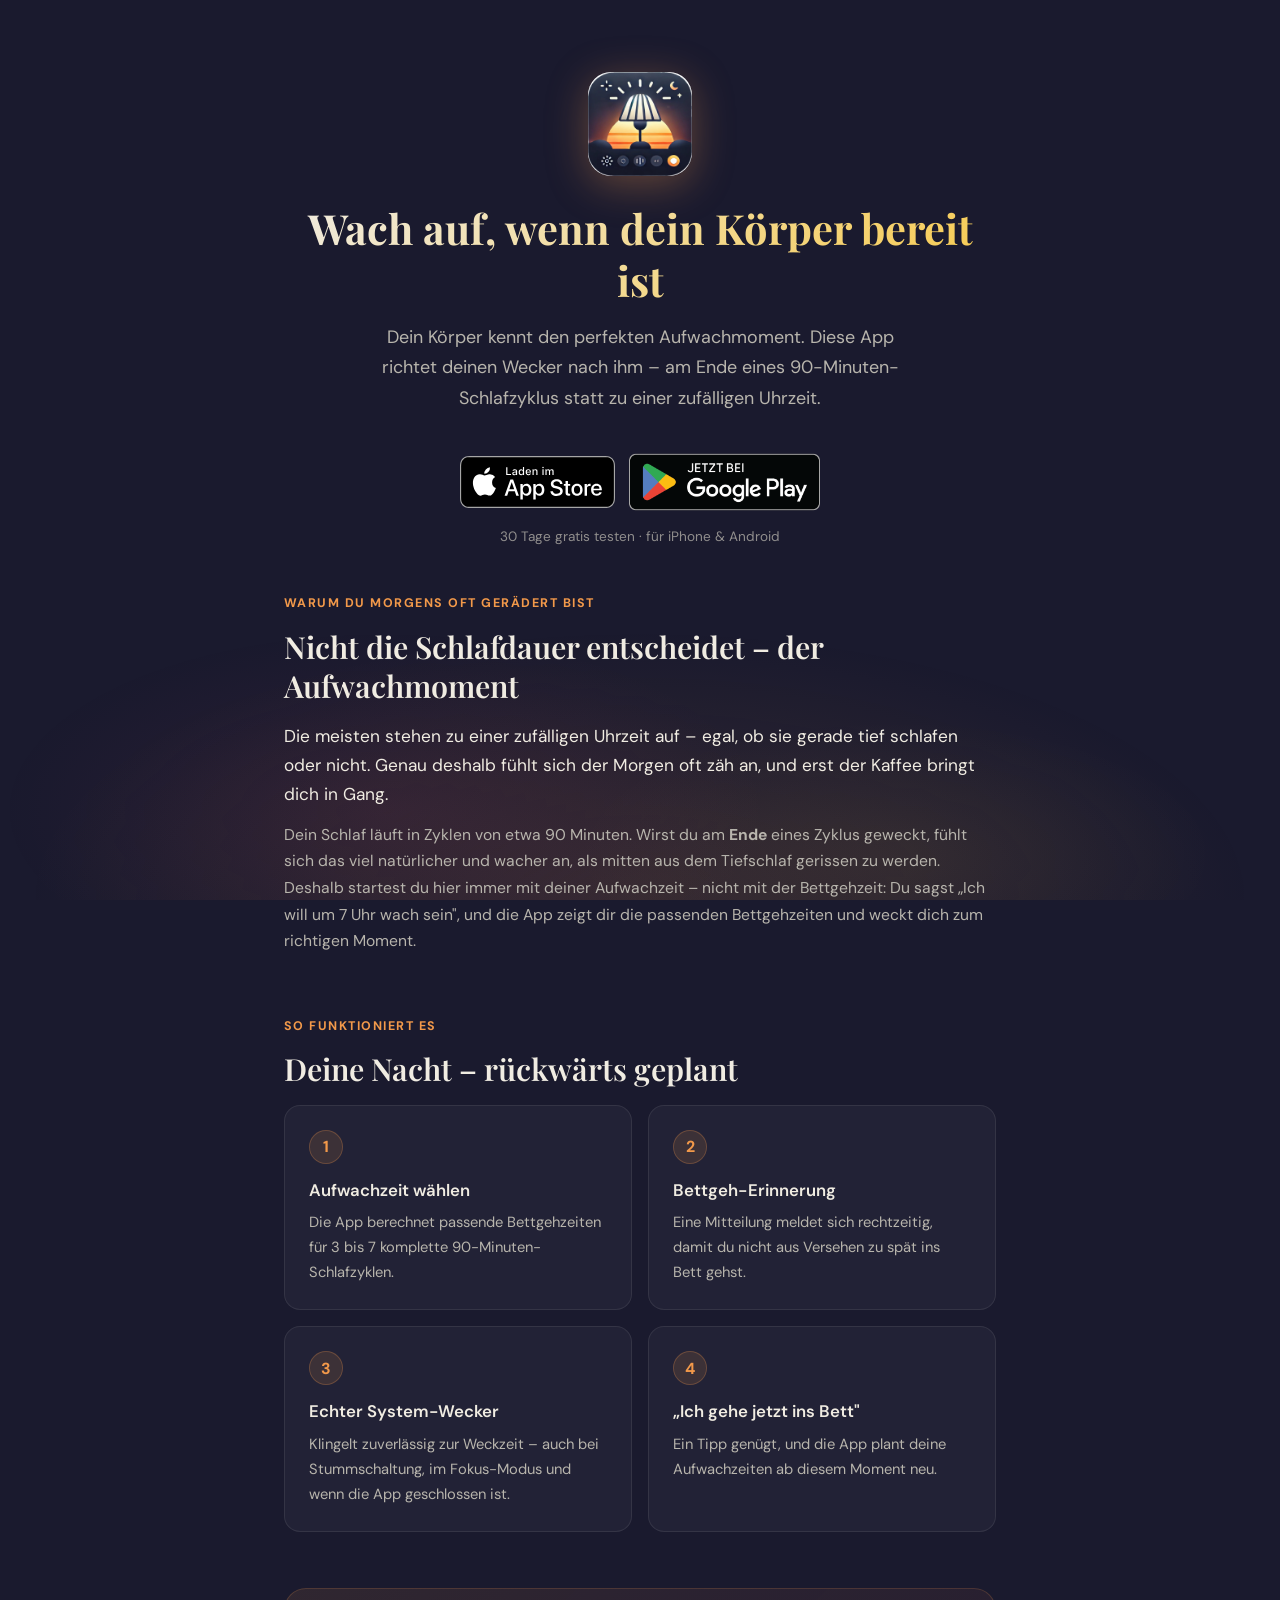
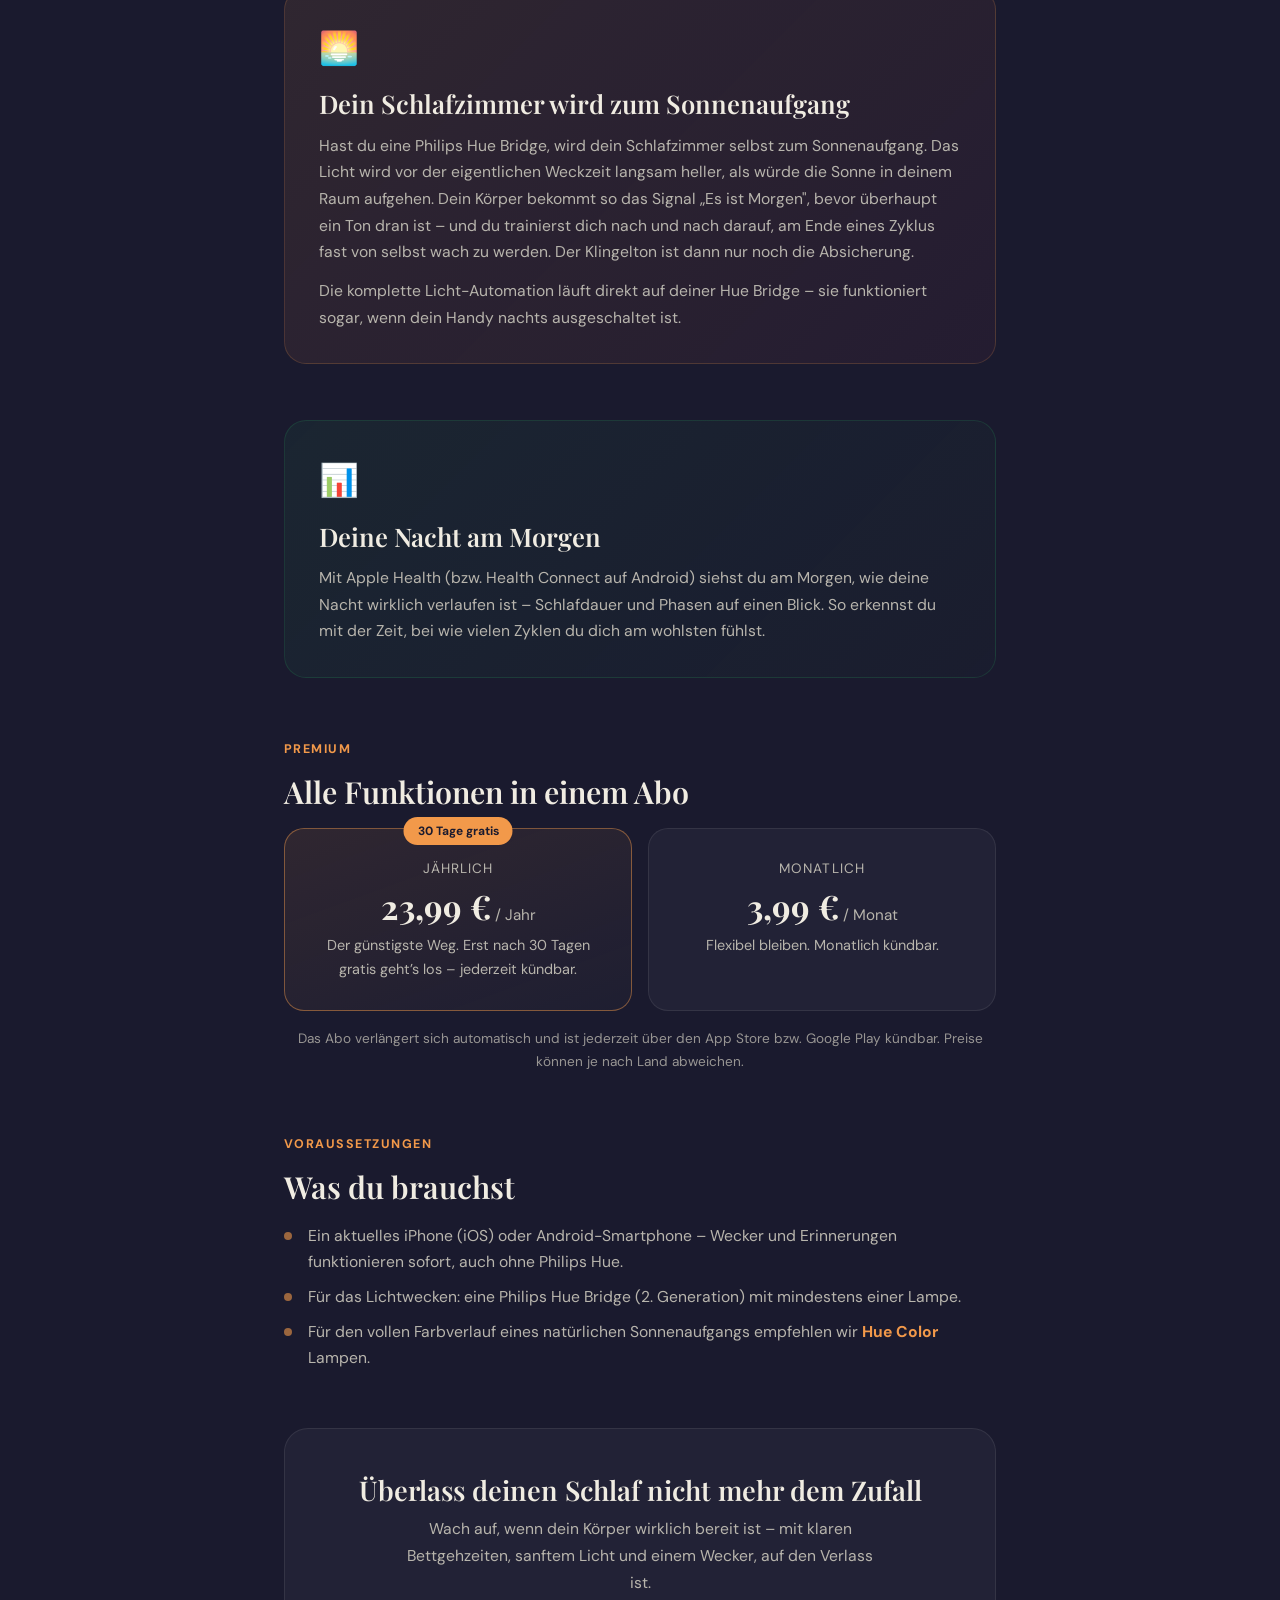
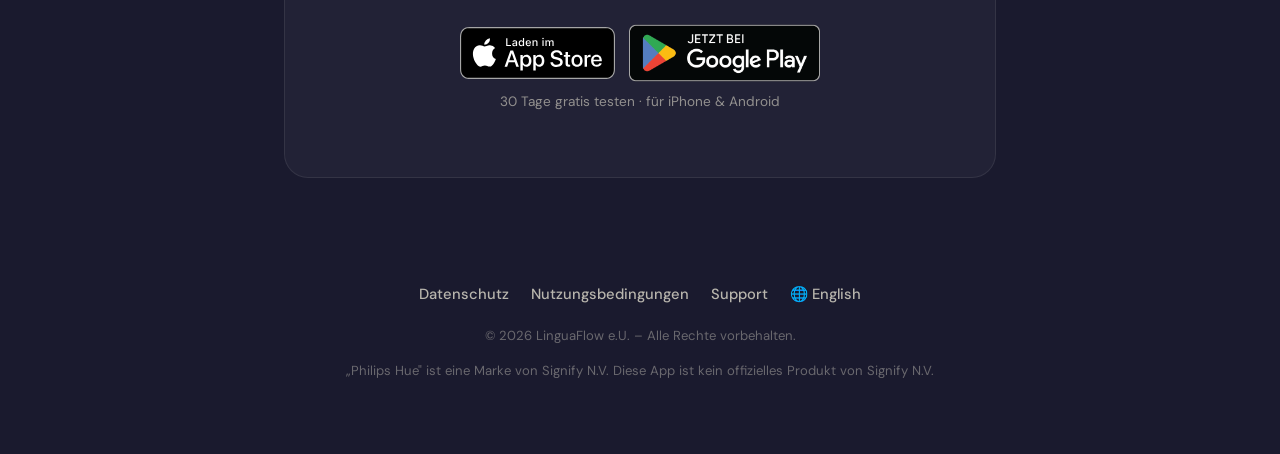
==== commit 6e1de4c5: "SEO: Schema-Markup, hreflang DE/EN, Sitemap, robots.txt, Favicon + englische Seiten - JSON-LD (Mobil" ====
--- a/index.html
+++ b/index.html
@@ -8,8 +8,85 @@
     <meta property="og:title" content="90 Minuten Schlaf – Sonnenaufgangwecker">
     <meta property="og:description" content="Wach auf am Ende eines Schlafzyklus – mit Philips-Hue-Sonnenaufgang und echtem System-Wecker. Für iPhone & Android.">
     <meta property="og:type" content="website">
+    <meta name="robots" content="index, follow">
+    <link rel="canonical" href="https://90-minute-sleep-cycle.app/">
+
+    <!-- Sprachversionen (hreflang): Deutsch, Englisch, Standard -->
+    <link rel="alternate" hreflang="de" href="https://90-minute-sleep-cycle.app/">
+    <link rel="alternate" hreflang="en" href="https://90-minute-sleep-cycle.app/en/">
+    <link rel="alternate" hreflang="x-default" href="https://90-minute-sleep-cycle.app/en/">
+
+    <!-- Open Graph (Vorschau beim Teilen) -->
+    <meta property="og:url" content="https://90-minute-sleep-cycle.app/">
+    <meta property="og:site_name" content="90 Minuten Schlaf">
+    <meta property="og:locale" content="de_DE">
+    <meta property="og:locale:alternate" content="en_US">
+    <meta property="og:image" content="https://90-minute-sleep-cycle.app/appstore.png">
+    <meta property="og:image:width" content="1024">
+    <meta property="og:image:height" content="1024">
+    <meta property="og:image:alt" content="90 Minuten Schlaf – Sonnenaufgangwecker App-Icon">
+
+    <!-- Twitter / X Card -->
+    <meta name="twitter:card" content="summary_large_image">
+    <meta name="twitter:title" content="90 Minuten Schlaf – Sonnenaufgangwecker">
+    <meta name="twitter:description" content="Wach auf am Ende eines Schlafzyklus – mit Philips-Hue-Sonnenaufgang und echtem System-Wecker. Für iPhone und Android.">
+    <meta name="twitter:image" content="https://90-minute-sleep-cycle.app/appstore.png">
+
+    <!-- Favicon / App-Icon -->
+    <link rel="icon" type="image/svg+xml" href="/favicon.svg">
+    <link rel="apple-touch-icon" href="/appstore.png">
+    <meta name="theme-color" content="#12161f">
+
     <link href="https://fonts.googleapis.com/css2?family=DM+Sans:wght@400;500;700&family=Playfair+Display:wght@600;700&display=swap" rel="stylesheet">
     <link rel="stylesheet" href="style.css">
+
+    <!-- Strukturierte Daten (JSON-LD) für Google-Rich-Results & KI-Suche (ChatGPT, Gemini, AI Overviews) -->
+    <script type="application/ld+json">
+    {
+      "@context": "https://schema.org",
+      "@graph": [
+        {
+          "@type": "Organization",
+          "@id": "https://90-minute-sleep-cycle.app/#org",
+          "name": "LinguaFlow e.U.",
+          "url": "https://90-minute-sleep-cycle.app/",
+          "logo": "https://90-minute-sleep-cycle.app/appstore.png",
+          "email": "90minuten.schlaf@gmail.com"
+        },
+        {
+          "@type": "WebSite",
+          "@id": "https://90-minute-sleep-cycle.app/#website",
+          "url": "https://90-minute-sleep-cycle.app/",
+          "name": "90 Minuten Schlaf – Sonnenaufgangwecker",
+          "inLanguage": "de",
+          "publisher": { "@id": "https://90-minute-sleep-cycle.app/#org" }
+        },
+        {
+          "@type": "MobileApplication",
+          "@id": "https://90-minute-sleep-cycle.app/#app",
+          "name": "90 Minuten Schlaf – Sonnenaufgangwecker",
+          "operatingSystem": "iOS, Android",
+          "applicationCategory": "HealthApplication",
+          "inLanguage": "de",
+          "url": "https://90-minute-sleep-cycle.app/",
+          "image": "https://90-minute-sleep-cycle.app/appstore.png",
+          "description": "Wecker nach 90-Minuten-Schlafzyklen mit sanftem Philips-Hue-Sonnenaufgang und echtem System-Wecker. Wach auf am Ende eines Schlafzyklus – für iPhone und Android.",
+          "featureList": [
+            "Weckzeit nach 90-Minuten-Schlafzyklen berechnen",
+            "Philips-Hue-Sonnenaufgang als Automation auf der Bridge",
+            "Echter System-Wecker, klingelt auch bei Stummschaltung",
+            "Bettgeh-Erinnerungen",
+            "Schlafauswertung über Apple Health / Health Connect"
+          ],
+          "offers": [
+            { "@type": "Offer", "name": "Jahresabo (30 Tage gratis)", "price": "23.99", "priceCurrency": "EUR" },
+            { "@type": "Offer", "name": "Monatsabo", "price": "3.99", "priceCurrency": "EUR" }
+          ],
+          "publisher": { "@id": "https://90-minute-sleep-cycle.app/#org" }
+        }
+      ]
+    }
+    </script>
 </head>
 <body>
 
@@ -148,6 +225,7 @@
             <a href="datenschutz.html">Datenschutz</a>
             <a href="nutzungsbedingungen.html">Nutzungsbedingungen</a>
             <a href="support.html">Support</a>
+            <a href="/en/" hreflang="en" lang="en">🌐 English</a>
         </div>
         <p class="fine">© 2026 LinguaFlow e.U. – Alle Rechte vorbehalten.</p>
         <p class="fine">„Philips Hue" ist eine Marke von Signify N.V. Diese App ist kein offizielles Produkt von Signify N.V.</p>
